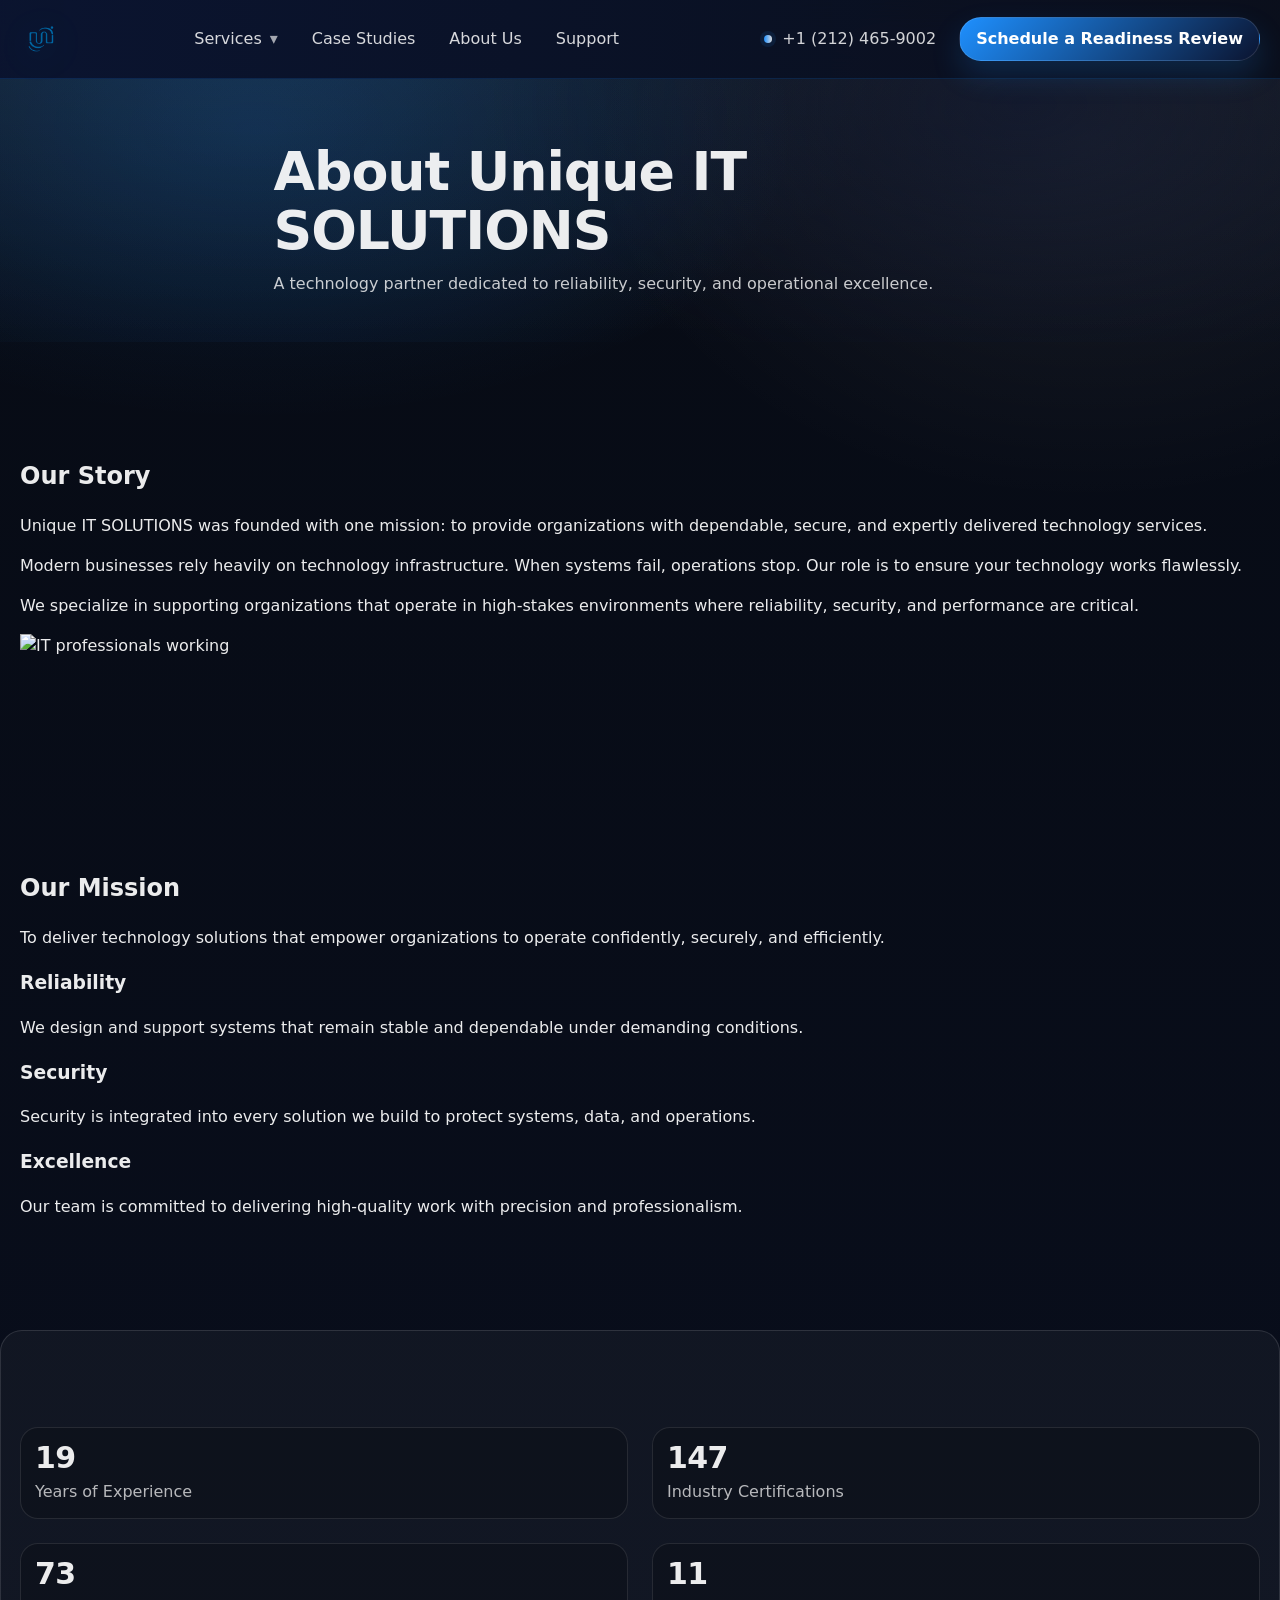
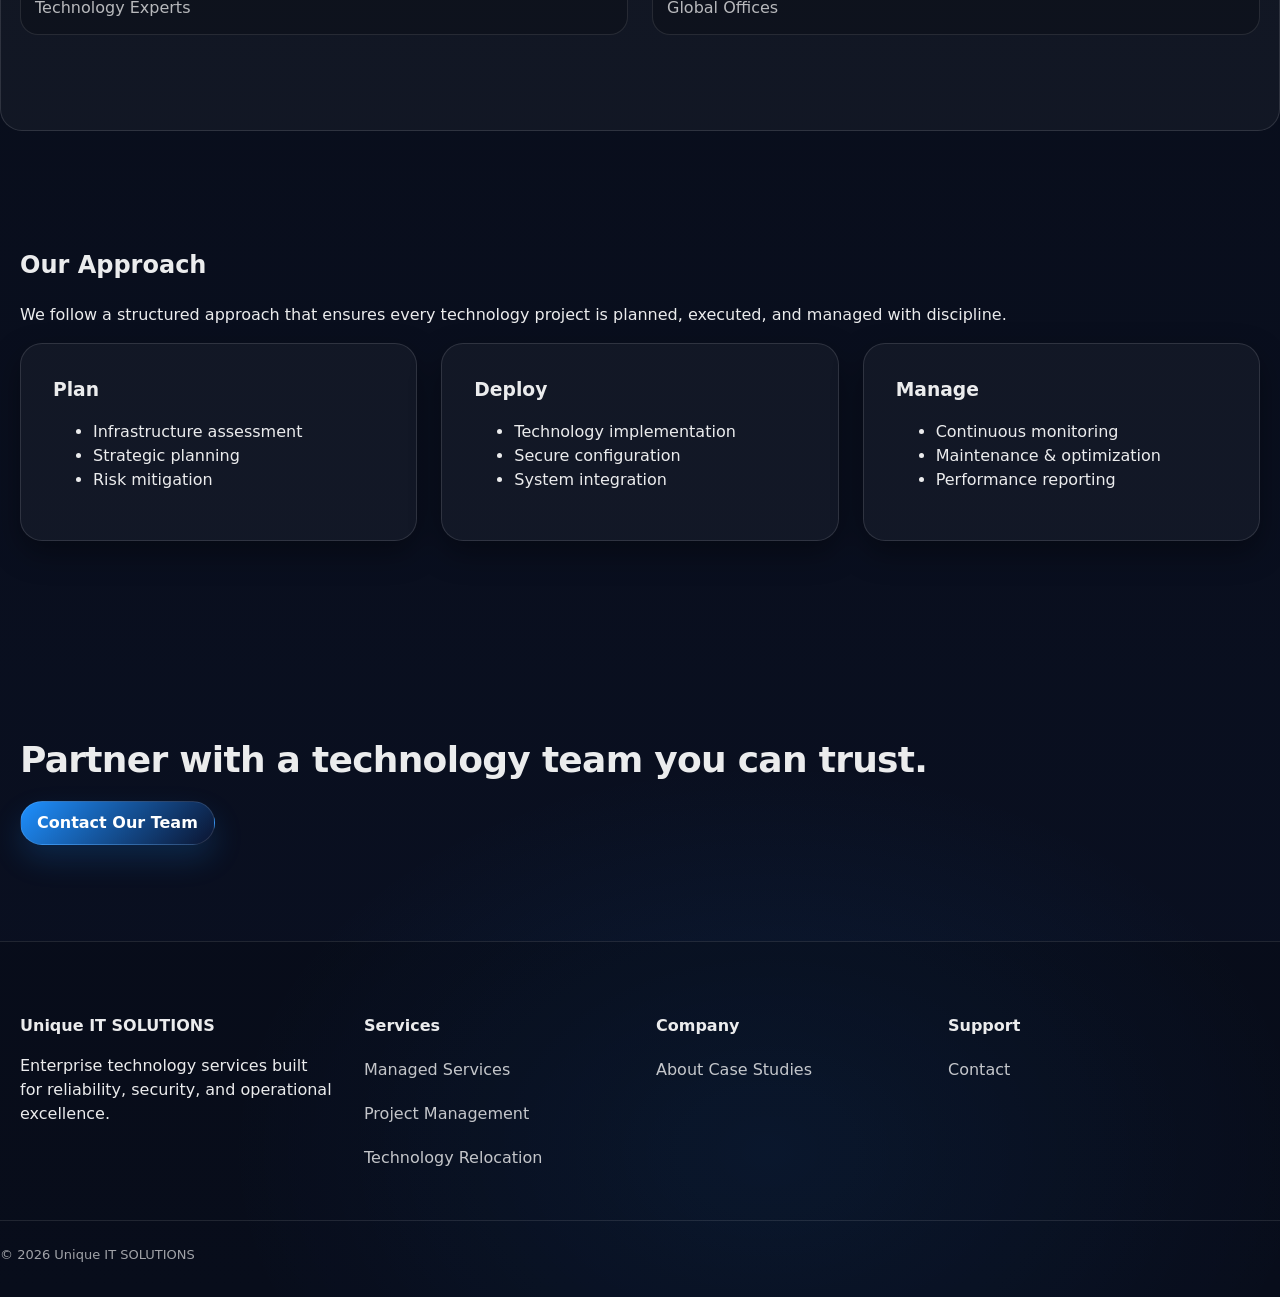
==== about.html @ 087e87cc "Add files via upload" ====
<!DOCTYPE html>
<html lang="en">

<head>

<meta charset="UTF-8">
<meta name="viewport" content="width=device-width, initial-scale=1.0">

<title>About Us | Unique IT SOLUTIONS</title>

<link rel="stylesheet" href="css/styles.css">

</head>


<body>


<!-- ================= HEADER ================= -->

 <header class="header">
    <div class="header__bar">
      <div class="container header__inner">
        <!-- Left: logo -->
        <a class="header__brand" href="index.html" aria-label="Unique IT SOLUTIONS Home">
          <img class="header__logo" src="assets/logo.png" alt="Unique IT SOLUTIONS" />
        </a>

        <!-- Center nav -->
        <nav class="nav" aria-label="Primary">
          <ul class="nav__list">
            <li class="dropdown" aria-expanded="false">
              <a class="nav__link dropdown__trigger" href="services.html" aria-haspopup="true">
                Services <span class="dropdown__chev" aria-hidden="true">▾</span>
              </a>

              <div class="dropdown__menu" role="menu" aria-label="Services menu">
                <a class="dropdown__item" href="services.html#managed">
                  <strong>Managed Services</strong><span>MSP / MSSP coverage</span>
                </a>
                <a class="dropdown__item" href="services.html#project">
                  <strong>Project Management</strong><span>Disciplined delivery</span>
                </a>
                <a class="dropdown__item" href="services.html#transport">
                  <strong>Infrastructure Transport</strong><span>Secure logistics</span>
                </a>
                <a class="dropdown__item" href="services.html#relocation">
                  <strong>Technology Relocation</strong><span>Moves + cutovers</span>
                </a>
                <a class="dropdown__item" href="services.html#tech">
                  <strong>Technology Services</strong><span>Endpoint + network</span>
                </a>
              </div>
            </li>

            <li><a class="nav__link" href="case-studies.html">Case Studies</a></li>
            <li><a class="nav__link" href="about.html">About Us</a></li>
            <li><a class="nav__link" href="support.html">Support</a></li>
          </ul>
        </nav>

        <!-- Right: phone + CTA + mobile toggle -->
        <div class="header__right">
          <a class="header__phone" href="tel:+12124659002">
            <span class="header__phone-dot" aria-hidden="true"></span>
            +1 (212) 465-9002
          </a>

          <a class="btn btn--primary header__cta" href="#cta">Schedule a Readiness Review</a>

          <button class="hamburger" type="button" aria-label="Open menu">
            <span class="hamburger__bars" aria-hidden="true"><span></span><span></span><span></span></span>
          </button>
        </div>
      </div>
    </div>
  </header>

  <!-- Mobile Menu Panel -->
  <div class="mobile" aria-hidden="true">
    <div class="mobile__backdrop" aria-hidden="true"></div>

    <div class="mobile__panel" role="dialog" aria-label="Mobile menu" aria-modal="true">
      <div class="mobile__head">
        <strong>Menu</strong>
        <button class="mobile__close" type="button" aria-label="Close menu">✕</button>
      </div>

      <div class="mobile__body">
        <!-- Services accordion inside menu -->
        <div class="mobile__services" aria-expanded="false">
          <button class="mobile__servicesBtn" type="button">
            Services <span aria-hidden="true">▾</span>
          </button>

          <ul class="mobile__servicesList" aria-label="Services links">
            <li><a class="mobile__servicesItem" href="services.html#managed"><strong>Managed Services</strong><span>MSP / MSSP coverage</span></a></li>
            <li><a class="mobile__servicesItem" href="services.html#project"><strong>Project Management</strong><span>Disciplined delivery</span></a></li>
            <li><a class="mobile__servicesItem" href="services.html#transport"><strong>Infrastructure Transport</strong><span>Secure logistics</span></a></li>
            <li><a class="mobile__servicesItem" href="services.html#relocation"><strong>Technology Relocation</strong><span>Moves + cutovers</span></a></li>
            <li><a class="mobile__servicesItem" href="services.html#tech"><strong>Technology Services</strong><span>Endpoint + network</span></a></li>
          </ul>
        </div>

        <ul class="mobile__list" aria-label="Menu links">
          <li><a class="mobile__link" href="case-studies.html"><strong>Case Studies</strong><span class="mobile__meta">Proof + outcomes</span></a></li>
          <li><a class="mobile__link" href="about.html"><strong>About Us</strong><span class="mobile__meta">Mission + approach</span></a></li>
          <li><a class="mobile__link" href="support.html"><strong>Support</strong><span class="mobile__meta">Get help fast</span></a></li>
        </ul>

        <div class="mobile__ctaRow">
          <a class="btn btn--secondary" href="tel:+12124659002">Call: +1 (212) 465-9002</a>
          <a class="btn btn--primary" href="#cta">Schedule a Readiness Review</a>
        </div>
      </div>
    </div>
  </div>


<!-- ================= HERO ================= -->

<section class="page-hero">

<div class="container">

<h1>About Unique IT SOLUTIONS</h1>

<p>
A technology partner dedicated to reliability, security,
and operational excellence.
</p>

</div>

</section>



<!-- ================= COMPANY STORY ================= -->

<section class="section">

<div class="container about-grid">

<div>

<h2>Our Story</h2>

<p>
Unique IT SOLUTIONS was founded with one mission:
to provide organizations with dependable, secure,
and expertly delivered technology services.
</p>

<p>
Modern businesses rely heavily on technology
infrastructure. When systems fail, operations stop.
Our role is to ensure your technology works flawlessly.
</p>

<p>
We specialize in supporting organizations that operate
in high-stakes environments where reliability,
security, and performance are critical.
</p>

</div>

<div>

<img src="assets/about-team.jpg" alt="IT professionals working">

</div>

</div>

</section>



<!-- ================= MISSION ================= -->

<section class="section mission">

<div class="container">

<h2>Our Mission</h2>

<p>
To deliver technology solutions that empower organizations
to operate confidently, securely, and efficiently.
</p>

<div class="mission-grid">

<div>

<h3>Reliability</h3>

<p>
We design and support systems that remain stable and
dependable under demanding conditions.
</p>

</div>


<div>

<h3>Security</h3>

<p>
Security is integrated into every solution we build
to protect systems, data, and operations.
</p>

</div>


<div>

<h3>Excellence</h3>

<p>
Our team is committed to delivering high-quality work
with precision and professionalism.
</p>

</div>


</div>

</div>

</section>



<!-- ================= EXPERIENCE ================= -->

<section class="section metrics">

<div class="container metrics-grid">

<div class="metric">

<h3 data-count="20">0</h3>

<p>Years of Experience</p>

</div>


<div class="metric">

<h3 data-count="150">0</h3>

<p>Industry Certifications</p>

</div>


<div class="metric">

<h3 data-count="75">0</h3>

<p>Technology Experts</p>

</div>


<div class="metric">

<h3 data-count="12">0</h3>

<p>Global Offices</p>

</div>

</div>

</section>



<!-- ================= APPROACH ================= -->

<section class="section">

<div class="container">

<h2>Our Approach</h2>

<p>
We follow a structured approach that ensures every
technology project is planned, executed, and managed
with discipline.
</p>

<div class="approach-grid">

<div class="approach-card">

<h3>Plan</h3>

<ul>

<li>Infrastructure assessment</li>
<li>Strategic planning</li>
<li>Risk mitigation</li>

</ul>

</div>


<div class="approach-card">

<h3>Deploy</h3>

<ul>

<li>Technology implementation</li>
<li>Secure configuration</li>
<li>System integration</li>

</ul>

</div>


<div class="approach-card">

<h3>Manage</h3>

<ul>

<li>Continuous monitoring</li>
<li>Maintenance & optimization</li>
<li>Performance reporting</li>

</ul>

</div>


</div>

</div>

</section>



<!-- ================= CTA ================= -->

<section class="cta section">

<div class="container">

<h2>Partner with a technology team you can trust.</h2>

<a href="support.html" class="btn btn-primary">
Contact Our Team
</a>

</div>

</section>



<!-- ================= FOOTER ================= -->

<footer class="footer">

<div class="container footer-grid">

<div>

<h4>Unique IT SOLUTIONS</h4>

<p>
Enterprise technology services built for reliability,
security, and operational excellence.
</p>

</div>


<div>

<h4>Services</h4>

<a href="services.html">Managed Services</a>
<a href="services.html">Project Management</a>
<a href="services.html">Technology Relocation</a>

</div>


<div>

<h4>Company</h4>

<a href="about.html">About</a>
<a href="case-studies.html">Case Studies</a>

</div>


<div>

<h4>Support</h4>

<a href="support.html">Contact</a>

</div>


</div>

<div class="footer-bottom">

© 2026 Unique IT SOLUTIONS

</div>

</footer>


<script src="js/main.js"></script>

</body>
</html>
---- css/styles.css ----
/* /css/styles.css
   =========================================================
   Unique IT SOLUTIONS — FULL COMPLETE CSS (Global)
   Works across ALL pages you created:
   - index.html (full homepage with dropdown + mobile menu + sections)
   - services.html
   - case-studies.html
   - about.html
   - support.html
   - Includes: responsive breakpoints, animations, counters, accordions,
     dropdown, mobile panel, cards, grids, forms, footer.
   ========================================================= */

/* -----------------------------
   1) Variables
------------------------------ */
:root{
  /* Brand */
  --brand-navy: #0B1430;
  --brand-blue: #1E90FF;

  /* Neutrals */
  --bg: #070b14;
  --bg2:#0a1022;
  --surface: rgba(255,255,255,.06);
  --surface2: rgba(255,255,255,.10);
  --border: rgba(255,255,255,.14);
  --text: rgba(255,255,255,.92);
  --text2: rgba(255,255,255,.74);
  --muted: rgba(255,255,255,.62);

  /* Layout */
  --container: 1240px;
  --header-h: 72px;
  --anchor-offset: 96px;

  /* Radius */
  --r1: 12px;
  --r2: 16px;
  --r3: 22px;
  --pill: 999px;

  /* Shadow */
  --shadow1: 0 12px 30px rgba(0,0,0,.35);
  --shadow2: 0 18px 52px rgba(0,0,0,.50);

  /* Spacing */
  --s1: 4px;
  --s2: 8px;
  --s3: 12px;
  --s4: 16px;
  --s5: 20px;
  --s6: 24px;
  --s7: 32px;
  --s8: 40px;
  --s9: 56px;
  --s10: 72px;
  --s11: 96px;

  /* Type */
  --ff: ui-sans-serif, system-ui, -apple-system, Segoe UI, Roboto, Helvetica, Arial, "Apple Color Emoji","Segoe UI Emoji";
  --mono: ui-monospace, SFMono-Regular, Menlo, Monaco, Consolas, "Liberation Mono","Courier New", monospace;

  /* Motion */
  --ease: cubic-bezier(.2,.9,.2,1);
  --dur: 180ms;
}

/* -----------------------------
   2) Base / Reset
------------------------------ */
*,
*::before,
*::after{ box-sizing:border-box; }

html{ scroll-behavior:smooth; }

body{
  margin:0;
  font-family: var(--ff);
  color: var(--text);
  background:
    radial-gradient(1100px 700px at 20% 0%, rgba(30,144,255,.16), transparent 60%),
    radial-gradient(900px 650px at 85% 5%, rgba(255,255,255,.07), transparent 55%),
    radial-gradient(900px 650px at 60% 95%, rgba(30,144,255,.10), transparent 60%),
    linear-gradient(180deg, var(--bg) 0%, var(--bg2) 100%);
  min-height:100vh;
  line-height:1.5;
}

img, svg{ display:block; max-width:100%; height:auto; }
a{ color:inherit; text-decoration:none; }
button{ font:inherit; }
input, select, textarea{ font:inherit; }

:focus-visible{
  outline: 2px solid rgba(30,144,255,.9);
  outline-offset: 3px;
  border-radius: 12px;
}

::selection{ background: rgba(30,144,255,.28); }

/* Sticky header anchor safety */
[id]{ scroll-margin-top: var(--anchor-offset); }

/* -----------------------------
   3) Layout Utilities
------------------------------ */
.container{
  width: min(100% - 32px, var(--container));
  margin-inline:auto;
}

.section{
  padding: var(--s10) 0;
  position: relative;
}

.section--tight{ padding: var(--s9) 0; }

.section--light{
  background: linear-gradient(180deg, rgba(255,255,255,.04), rgba(255,255,255,.02));
  border-top: 1px solid rgba(255,255,255,.06);
  border-bottom: 1px solid rgba(255,255,255,.06);
}

.stack{ display:flex; flex-direction:column; gap: var(--s6); }
.stack--sm{ gap: var(--s4); }
.stack--lg{ gap: var(--s8); }

.grid{ display:grid; gap: var(--s6); }
.grid--2{ grid-template-columns: 1fr; }
.grid--3{ grid-template-columns: 1fr; }
.grid--4{ grid-template-columns: 1fr; }

/* Typography helpers */
.kicker{
  display:inline-flex;
  align-items:center;
  gap: 10px;
  font-family: var(--mono);
  font-size: 12px;
  letter-spacing: .12em;
  text-transform: uppercase;
  color: rgba(255,255,255,.74);
  margin: 0;
}
.kicker::before{
  content:"";
  width: 18px;
  height: 2px;
  border-radius: 99px;
  background: linear-gradient(90deg, var(--brand-blue), rgba(255,255,255,.7));
  opacity: .95;
}

.eyebrow{
  font-family: var(--mono);
  font-size: 12px;
  letter-spacing: .14em;
  text-transform: uppercase;
  color: rgba(255,255,255,.70);
  margin: 0;
}

.h1{
  margin:0;
  font-size: clamp(30px, 4.6vw, 56px);
  line-height: 1.08;
  letter-spacing: -0.02em;
}
.h2{
  margin:0;
  font-size: clamp(24px, 3.2vw, 40px);
  line-height: 1.14;
  letter-spacing: -0.02em;
}
.h3{
  margin:0;
  font-size: clamp(18px, 2.2vw, 24px);
  line-height: 1.2;
  letter-spacing: -0.01em;
}

.p{ margin:0; color: var(--text2); font-size: 16px; }
.p--lg{ margin:0; font-size: 18px; color: rgba(255,255,255,.80); }

.list{
  margin:0;
  padding-left: 18px;
  color: rgba(255,255,255,.76);
}
.list li{ margin: 8px 0; }

/* -----------------------------
   4) Buttons / Links
------------------------------ */
.btn{
  display:inline-flex;
  align-items:center;
  justify-content:center;
  min-height:44px;
  padding: 0 16px;
  border-radius: var(--pill);
  border: 1px solid rgba(255,255,255,.18);
  background: rgba(255,255,255,.08);
  color: rgba(255,255,255,.92);
  cursor:pointer;
  transition: transform var(--dur) var(--ease),
              background var(--dur) var(--ease),
              border-color var(--dur) var(--ease),
              box-shadow var(--dur) var(--ease);
  user-select:none;
}

.btn:hover{
  transform: translateY(-1px);
  background: rgba(255,255,255,.12);
  border-color: rgba(255,255,255,.26);
  box-shadow: 0 10px 24px rgba(0,0,0,.28);
}
.btn:active{ transform: translateY(0); }

/* Support BOTH naming styles you used */
.btn-primary,
.btn--primary{
  background: linear-gradient(135deg, var(--brand-blue), var(--brand-navy));
  border-color: rgba(255,255,255,.12);
  color: #fff;
  font-weight: 800;
  box-shadow: 0 14px 30px rgba(30,144,255,.18);
}
.btn-outline,
.btn--secondary{
  background: rgba(255,255,255,.06);
  border-color: rgba(255,255,255,.18);
}

.link{
  display:inline-flex;
  align-items:center;
  gap: 8px;
  min-height:44px;
  padding: 10px 0;
  color: rgba(255,255,255,.86);
  transition: opacity var(--dur) var(--ease), transform var(--dur) var(--ease);
}
.link:hover{ opacity:.95; transform: translateY(-1px); }
.link__arrow{ opacity:.85; }

/* -----------------------------
   5) Cards
------------------------------ */
.card{
  background: linear-gradient(180deg, rgba(255,255,255,.08), rgba(255,255,255,.05));
  border: 1px solid var(--border);
  border-radius: var(--r3);
  box-shadow: var(--shadow1);
  overflow:hidden;
}
.card__inner{ padding: var(--s7); }

/* -----------------------------
   6) Header / Nav / Dropdown
------------------------------ */
.header{
  position: sticky;
  top: 0;
  z-index: 1000;
  height: var(--header-h);
}

/* Header bar */
.header__bar{
  background: linear-gradient(90deg, rgba(11,20,48,.96), rgba(10,15,28,.92));
  backdrop-filter: blur(14px);
  border-bottom: 1px solid rgba(30,144,255,.16);
  transition: box-shadow var(--dur) var(--ease);
}
.header__bar.is-scrolled{
  box-shadow: 0 12px 28px rgba(0,0,0,.38);
}

/* Header inner */
.header__inner{
  height: var(--header-h);
  display:flex;
  align-items:center;
  justify-content:space-between;
  gap: var(--s4);
}

.header__brand,
.logo{
  display:flex;
  align-items:center;
  min-height:90px;
}

.header__logo,
.logo img{
  height: 40px;
  width: auto;
  filter: drop-shadow(0 6px 18px rgba(30,144,255,.22));
}

/* Desktop nav */
.nav{ display:none; }
.nav__list{
  list-style:none;
  margin:0;
  padding:0;
  display:flex;
  align-items:center;
  gap: 14px;
}

.nav__link,
.nav a{
  display:inline-flex;
  align-items:center;
  justify-content:center;
  min-height:44px;
  padding: 0 10px;
  border-radius: var(--pill);
  color: rgba(255,255,255,.84);
  transition: background var(--dur) var(--ease), color var(--dur) var(--ease);
}
.nav__link:hover,
.nav a:hover{
  background: rgba(255,255,255,.08);
  color: rgba(30,144,255,.98);
}
.nav__link[aria-current="page"],
.nav a[aria-current="page"]{
  background: rgba(255,255,255,.10);
  border: 1px solid rgba(255,255,255,.14);
}

/* Right side */
.header__right{
  display:flex;
  align-items:center;
  gap: var(--s3);
}
.header__phone{
  display:none;
  align-items:center;
  gap: 10px;
  padding: 0 10px;
  min-height:44px;
  border-radius: var(--pill);
  border: 1px solid transparent;
  color: rgba(255,255,255,.82);
}
.header__phone:hover{
  border-color: rgba(255,255,255,.16);
  background: rgba(255,255,255,.06);
}
.header__phone-dot{
  width: 8px; height: 8px;
  border-radius: 99px;
  background: linear-gradient(90deg, var(--brand-blue), rgba(255,255,255,.85));
  box-shadow: 0 0 0 4px rgba(30,144,255,.10);
}
.header__cta{ display:none; }

/* Hamburger (mobile) */
.hamburger{
  display:inline-flex;
  align-items:center;
  justify-content:center;
  width:44px;
  height:44px;
  border-radius: var(--pill);
  border: 1px solid rgba(255,255,255,.16);
  background: rgba(255,255,255,.06);
  cursor:pointer;
  transition: background var(--dur) var(--ease), transform var(--dur) var(--ease);
}
.hamburger:hover{
  background: rgba(255,255,255,.10);
  transform: translateY(-1px);
}
.hamburger__bars{
  width: 18px;
  height: 12px;
  position: relative;
}
.hamburger__bars span{
  position:absolute;
  left:0; right:0;
  height:2px;
  border-radius:99px;
  background: rgba(255,255,255,.86);
}
.hamburger__bars span:nth-child(1){ top:0; }
.hamburger__bars span:nth-child(2){ top:5px; opacity:.85; }
.hamburger__bars span:nth-child(3){ bottom:0; opacity:.75; }

/* Dropdown */
/* =========================================================
   SERVICES DROPDOWN (clean version – replaces old block)
   ========================================================= */

.dropdown{ position:relative; }

.dropdown__trigger{ gap:8px; }
.dropdown__chev{ opacity:.75; }

/* dropdown container */
.dropdown__menu{
  position:absolute;
  top: calc(100% + 12px);
  left: 0;

  width: 300px;
  padding: 10px;
  border-radius: 18px;

  background: rgba(10,14,24,.88);
  backdrop-filter: blur(18px);
  -webkit-backdrop-filter: blur(18px);

  border: 1px solid rgba(255,255,255,.14);
  box-shadow: 0 24px 70px rgba(0,0,0,.6);

  transform-origin: top left;
  transform: translateY(-6px) scale(.98);
  opacity:0;
  pointer-events:none;

  transition:
    opacity 160ms var(--ease),
    transform 160ms var(--ease);

  z-index:1200;
}

/* show dropdown */
.dropdown[aria-expanded="true"] .dropdown__menu{
  opacity:1;
  transform: translateY(0) scale(1);
  pointer-events:auto;
}

/* dropdown items */
.dropdown__item{
  display:flex;
  flex-direction:column;
  gap:4px;

  padding:12px 12px;
  border-radius:14px;
  min-height:44px;

  border:1px solid transparent;

  transition:
    background 160ms var(--ease),
    border-color 160ms var(--ease),
    transform 160ms var(--ease);
}

.dropdown__item:hover{
  background: rgba(255,255,255,.07);
  border-color: rgba(255,255,255,.10);
  transform: translateY(-1px);
}

.dropdown__item strong{
  font-size:15px;
  font-weight:800;
  letter-spacing:-0.01em;
}

.dropdown__item span{
  font-size:13px;
  color: rgba(255,255,255,.70);
}

/* subtle separators */
.dropdown__menu a + a{
  position:relative;
}

.dropdown__menu a + a::before{
  content:"";
  position:absolute;
  left:12px;
  right:12px;
  top:-6px;
  height:1px;
  background: rgba(255,255,255,.06);
}

/* highlight services button when open */
.dropdown[aria-expanded="true"] .dropdown__trigger{
  background: rgba(255,255,255,.10);
  border: 1px solid rgba(255,255,255,.16);
  color: rgba(30,144,255,.95);
}

/* -----------------------------
   7) Mobile Menu Panel
------------------------------ */
.mobile{
  position: fixed;
  inset: 0;
  z-index: 1100;
  display:none;
}
.mobile[aria-hidden="false"]{ display:block; }

.mobile__backdrop{
  position:absolute;
  inset:0;
  background: rgba(0,0,0,.55);
  backdrop-filter: blur(6px);
}

.mobile__panel{
  position:absolute;
  top:0; left:0; right:0;
  max-height: 92vh;
  overflow:auto;
  background: rgba(10,15,28,.95);
  border-bottom: 1px solid rgba(255,255,255,.12);
  box-shadow: var(--shadow2);
  border-radius: 0 0 22px 22px;
  transform: translateY(-10px);
  animation: mobileDrop var(--dur) var(--ease) forwards;
}
@keyframes mobileDrop{ to{ transform: translateY(0); } }

.mobile__head{
  display:flex;
  align-items:center;
  justify-content:space-between;
  padding: 18px 16px 10px;
}
.mobile__close{
  width:44px; height:44px;
  border-radius: var(--pill);
  border: 1px solid rgba(255,255,255,.16);
  background: rgba(255,255,255,.06);
  cursor:pointer;
}
.mobile__body{ padding: 10px 16px 18px; }

.mobile__services{
  margin-top: 10px;
  border-radius: 16px;
  border: 1px solid rgba(255,255,255,.12);
  background: rgba(255,255,255,.04);
}
.mobile__servicesBtn{
  width:100%;
  min-height:44px;
  padding: 12px 14px;
  border:0;
  border-radius: 16px;
  background: transparent;
  color: rgba(255,255,255,.88);
  display:flex;
  align-items:center;
  justify-content:space-between;
  cursor:pointer;
}
.mobile__servicesList{
  list-style:none;
  margin:0;
  padding: 0 10px 10px;
  display:none;
  gap: 8px;
  flex-direction: column;
}
.mobile__services[aria-expanded="true"] .mobile__servicesList{ display:flex; }

.mobile__servicesItem{
  display:flex;
  flex-direction:column;
  gap: 2px;
  padding: 10px 12px;
  border-radius: 14px;
  background: rgba(255,255,255,.05);
  border: 1px solid rgba(255,255,255,.10);
}
.mobile__servicesItem span{ font-size: 13px; color: rgba(255,255,255,.70); }

.mobile__list{
  list-style:none;
  margin: 12px 0 0;
  padding:0;
  display:flex;
  flex-direction:column;
  gap: 6px;
}
.mobile__link{
  display:flex;
  align-items:center;
  justify-content:space-between;
  min-height:44px;
  padding: 12px 14px;
  border-radius: 14px;
  border: 1px solid rgba(255,255,255,.12);
  background: rgba(255,255,255,.05);
}
.mobile__meta{ font-size: 13px; color: rgba(255,255,255,.70); }

.mobile__ctaRow{
  display:flex;
  flex-direction:column;
  gap: 10px;
  margin-top: 14px;
}

/* -----------------------------
   8) Hero (Home)
------------------------------ */
.hero{
  padding-top: calc(var(--s10) - 8px);
  padding-bottom: var(--s10);
  position: relative;
  overflow:hidden;
}
.hero__bg{
  position:absolute;
  inset:-1px;
  pointer-events:none;
  background:
    radial-gradient(900px 600px at 18% 30%, rgba(30,144,255,.16), transparent 55%),
    radial-gradient(700px 520px at 85% 20%, rgba(255,255,255,.08), transparent 55%),
    linear-gradient(180deg, rgba(255,255,255,.04), rgba(255,255,255,0));
}
.hero__bg::before{
  content:"";
  position:absolute;
  inset:-2px;
  background: repeating-linear-gradient(90deg, rgba(255,255,255,.05) 0 1px, transparent 1px 44px);
  opacity:.30;
  mask-image: radial-gradient(600px 360px at 20% 10%, #000 0%, transparent 72%);
}

.hero__grid{
  display:grid;
  grid-template-columns: 1fr;
  gap: var(--s8);
  align-items:center;
}
.hero__lead{ max-width: 60ch; }

.hero__actions{
  display:flex;
  flex-wrap:wrap;
  gap: 12px;
  margin-top: var(--s6);
}

.hero__panel{
  border-radius: var(--r3);
  border: 1px solid rgba(255,255,255,.12);
  background: rgba(255,255,255,.05);
  box-shadow: var(--shadow2);
  overflow:hidden;
}
.hero__panelInner{
  padding: var(--s7);
  display:flex;
  flex-direction:column;
  gap: var(--s5);
}

.hero__img{
  width: 100%;
  height: auto;
  border-radius: 18px;
  border: 1px solid rgba(255,255,255,.12);
  box-shadow: 0 18px 50px rgba(0,0,0,.45);
}

/* Mini stats */
.hero__statRow{
  display:grid;
  grid-template-columns: 1fr 1fr;
  gap: 10px;
}
.miniStat{
  padding: 12px;
  border-radius: 16px;
  border: 1px solid rgba(255,255,255,.12);
  background: rgba(0,0,0,.20);
}
.miniStat__num{ font-weight: 900; letter-spacing: -0.01em; }
.miniStat__label{ font-size: 12px; color: rgba(255,255,255,.70); margin-top: 2px; }

/* -----------------------------
   9) Page Hero (internal pages)
------------------------------ */
.page-hero{
  position: relative;
  overflow:hidden;
  padding: 64px 0 46px;
}
.page-hero::before{
  content:"";
  position:absolute;
  inset:0;
  pointer-events:none;
  background:
    radial-gradient(900px 500px at 20% 20%, rgba(30,144,255,.14), transparent 60%),
    radial-gradient(900px 500px at 80% 10%, rgba(11,20,48,.55), transparent 60%),
    linear-gradient(180deg, rgba(255,255,255,.04), rgba(255,255,255,0));
}
.page-hero .container{ position:relative; max-width: 72ch; }
.page-hero h1{ margin:0; font-size: clamp(30px, 4.2vw, 54px); letter-spacing: -0.02em; line-height: 1.1; }
.page-hero p{ margin-top: 12px; margin-bottom:0; color: rgba(255,255,255,.78); }

/* -----------------------------
   10) Banner / Featured / Proof / Partners
------------------------------ */
.banner{
  border-radius: var(--r3);
  border: 1px solid rgba(255,255,255,.12);
  background:
    radial-gradient(520px 240px at 20% 40%, rgba(30,144,255,.14), transparent 55%),
    radial-gradient(520px 240px at 80% 30%, rgba(255,255,255,.10), transparent 55%),
    rgba(255,255,255,.05);
  box-shadow: var(--shadow1);
}
.banner__inner{ padding: var(--s7); display:flex; flex-direction:column; gap: var(--s5); }
.banner__actions{ display:flex; flex-wrap:wrap; gap: 12px; }

.featured{
  display:grid;
  grid-template-columns: 1fr;
  gap: var(--s7);
  align-items:center;
}
.featured__media{
  height: 220px;
  border-radius: var(--r3);
  border: 1px solid rgba(255,255,255,.12);
  background:
    radial-gradient(180px 140px at 25% 30%, rgba(255,255,255,.18), transparent 60%),
    linear-gradient(135deg, rgba(30,144,255,.22), rgba(11,20,48,.25)),
    rgba(255,255,255,.05);
  box-shadow: var(--shadow1);
}

.partners{
  border-radius: var(--r3);
  border: 1px solid rgba(255,255,255,.12);
  background: rgba(255,255,255,.03);
}
.partners__inner{ padding: var(--s7); }

.logoRow{
  display:grid;
  grid-template-columns: 1fr 1fr;
  gap: 14px;
}
.logo{
  height: 54px;
  border-radius: 16px;
  border: 1px solid rgba(255,255,255,.10);
  background: linear-gradient(135deg, rgba(255,255,255,.10), rgba(255,255,255,.04));
  display:flex;
  align-items:center;
  justify-content:center;
}
.logo img{ max-height: 26px; width:auto; opacity: .85; }

.proof{
  border-radius: var(--r3);
  border: 1px solid rgba(255,255,255,.12);
  background: rgba(255,255,255,.04);
  overflow:hidden;
}
.proof__inner{
  padding: var(--s7);
  display:grid;
  grid-template-columns: 1fr;
  gap: var(--s7);
  align-items:center;
}
.dashboard{
  height: 260px;
  border-radius: 18px;
  border: 1px solid rgba(255,255,255,.12);
  background:
    linear-gradient(135deg, rgba(30,144,255,.24), rgba(11,20,48,.24)),
    repeating-linear-gradient(0deg, rgba(255,255,255,.08) 0 1px, transparent 1px 16px),
    repeating-linear-gradient(90deg, rgba(255,255,255,.06) 0 1px, transparent 1px 18px);
}

/* -----------------------------
   11) Services Grid + Services Page
------------------------------ */
.services__head{
  display:flex;
  flex-direction:column;
  gap: 12px;
  margin-bottom: var(--s7);
}

/* Home services cards (BEM) */
.serviceCard__inner{
  padding: var(--s7);
  display:flex;
  flex-direction:column;
  gap: 14px;
}
.serviceCard__inner img{ width:42px; height:42px; }

/* Services page structure (the page you used earlier) */
.services-page{
  display:grid;
  gap: 16px;
}
.services-page__item{
  display:grid;
  gap: 16px;
  align-items:center;
  padding: var(--s7);
  border-radius: var(--r3);
  border: 1px solid rgba(255,255,255,.12);
  background: rgba(255,255,255,.04);
  box-shadow: var(--shadow1);
}
.services-page__text h2{ margin:0 0 10px; letter-spacing:-.02em; }
.services-page__text p{ margin:0 0 10px; color: rgba(255,255,255,.78); }
.services-page__text ul{ margin: 12px 0 0; padding-left: 18px; color: rgba(255,255,255,.76); }
.services-page__image img{
  width: 100%;
  height: auto;
  border-radius: 18px;
  border: 1px solid rgba(255,255,255,.12);
  box-shadow: 0 18px 50px rgba(0,0,0,.30);
}

/* -----------------------------
   12) Metrics
------------------------------ */
.metrics{
  border-radius: var(--r3);
  border: 1px solid rgba(255,255,255,.12);
  background: rgba(255,255,255,.04);
}
.metrics__inner{ padding: var(--s7); }

.metrics-grid{
  display:grid;
  grid-template-columns: 1fr 1fr;
  gap: var(--s6);
  align-items:stretch;
}

/* Support both metrics styles:
   A) .metric__num/.metric__label
   B) .metric h3 + p
*/
.metricGrid{
  display:grid;
  grid-template-columns: 1fr 1fr;
  gap: var(--s6);
}

.metric{
  padding: 14px;
  border-radius: 18px;
  border: 1px solid rgba(255,255,255,.10);
  background: rgba(0,0,0,.18);
}

.metric__num{
  font-size: 30px;
  font-weight: 900;
  letter-spacing: -0.02em;
  line-height: 1.05;
}
.metric__label{
  margin-top: 6px;
  color: rgba(255,255,255,.70);
  font-size: 14px;
}

/* Metrics on about/support pages that used .metric h3 */
.metric h3{
  margin:0;
  font-size: 30px;
  font-weight: 900;
  letter-spacing:-.02em;
  line-height: 1.05;
}
.metric p{ margin: 6px 0 0; color: rgba(255,255,255,.70); }

/* -----------------------------
   13) Approach
------------------------------ */
.approach__grid{
  display:grid;
  grid-template-columns: 1fr;
  gap: var(--s6);
}
.approachCard__inner{ padding: var(--s7); display:flex; flex-direction:column; gap: 12px; }
.approachCard__title{ display:flex; align-items:center; justify-content:space-between; gap: 12px; }
.approachCard__tag{
  font-family: var(--mono);
  font-size: 12px;
  letter-spacing: .12em;
  text-transform: uppercase;
  color: rgba(255,255,255,.70);
  padding: 8px 10px;
  border-radius: var(--pill);
  border: 1px solid rgba(255,255,255,.14);
  background: rgba(0,0,0,.20);
}

/* Support older about.html approach cards too */
.approach-grid{
  display:grid;
  grid-template-columns: 1fr;
  gap: var(--s6);
}
.approach-card{
  padding: var(--s7);
  border-radius: var(--r3);
  border: 1px solid rgba(255,255,255,.12);
  background: rgba(255,255,255,.04);
  box-shadow: var(--shadow1);
}
.approach-card h3{ margin:0 0 10px; }

/* -----------------------------
   14) Case Studies
------------------------------ */
.case-grid{
  display:grid;
  grid-template-columns: 1fr;
  gap: var(--s6);
}

.case-card{
  border-radius: var(--r3);
  border: 1px solid rgba(255,255,255,.12);
  background: rgba(255,255,255,.04);
  box-shadow: var(--shadow1);
  overflow:hidden;
  transition: transform var(--dur) var(--ease), border-color var(--dur) var(--ease);
}
.case-card:hover{
  transform: translateY(-3px);
  border-color: rgba(30,144,255,.22);
}

.case-card img{
  width: 100%;
  height: auto;
  display:block;
}

.case-card__content{
  padding: var(--s7);
  display:flex;
  flex-direction:column;
  gap: 12px;
}
.case-card__content h3{ margin:0; letter-spacing:-.01em; }
.case-card__content p{ margin:0; color: rgba(255,255,255,.78); }
.case-card__content ul{ margin: 0; padding-left: 18px; color: rgba(255,255,255,.76); }
.case-detail{ padding-top: var(--s9); }

/* -----------------------------
   15) FAQ Accordion (Both types)
------------------------------ */
/* Accessible accordion */
.faq{
  border-radius: var(--r3);
  border: 1px solid rgba(255,255,255,.12);
  background: rgba(255,255,255,.03);
}
.faq__inner{ padding: var(--s7); }

.accordion{
  margin-top: var(--s6);
  display:flex;
  flex-direction:column;
  gap: 10px;
}
.accordion__item{
  border-radius: 18px;
  border: 1px solid rgba(255,255,255,.12);
  background: rgba(0,0,0,.20);
  overflow:hidden;
}
.accordion__button{
  width:100%;
  text-align:left;
  background: transparent;
  border:0;
  color: rgba(255,255,255,.92);
  padding: 16px 16px;
  min-height:44px;
  display:flex;
  align-items:center;
  justify-content:space-between;
  gap: 14px;
  cursor:pointer;
}
.accordion__q{ font-weight: 800; letter-spacing:-.01em; }
.accordion__icon{
  opacity: .85;
  transition: transform var(--dur) var(--ease);
}
.accordion__item[aria-expanded="true"] .accordion__icon{ transform: rotate(180deg); }

.accordion__panel{
  max-height: 0;
  overflow:hidden;
  transition: max-height 260ms var(--ease);
}
.accordion__panelInner{
  padding: 0 16px 16px;
  color: rgba(255,255,255,.72);
}

/* Simple FAQ items (support.html older format) */
.faq-item{
  padding: var(--s6);
  border-radius: var(--r2);
  border: 1px solid rgba(255,255,255,.10);
  background: rgba(0,0,0,.18);
  margin-top: 12px;
}
.faq-item h3{ margin:0 0 10px; }
.faq-item p{ margin:0; color: rgba(255,255,255,.76); }

/* -----------------------------
   16) Support Page Form + Grid
------------------------------ */
.support-grid{
  display:grid;
  grid-template-columns: 1fr;
  gap: var(--s7);
  align-items:start;
}

.support-info{
  padding: var(--s7);
  border-radius: var(--r3);
  border: 1px solid rgba(255,255,255,.12);
  background: rgba(255,255,255,.04);
  box-shadow: var(--shadow1);
}
.support-info ul{
  margin: 12px 0 0;
  padding-left: 18px;
  color: rgba(255,255,255,.78);
}

.support-form{
  padding: var(--s7);
  border-radius: var(--r3);
  border: 1px solid rgba(255,255,255,.12);
  background: rgba(255,255,255,.04);
  box-shadow: var(--shadow1);
}

/* Support the newer “field/input--block” too */
.field{ display:flex; flex-direction:column; gap: 8px; margin-bottom: 12px; }
.field__label{ font-size: 13px; color: rgba(255,255,255,.72); }

.form-group{ display:flex; flex-direction:column; gap: 8px; margin-bottom: 12px; }
.form-group label{ font-size: 13px; color: rgba(255,255,255,.72); }

.input,
.support-form input,
.support-form textarea,
.support-form select,
.form-group input,
.form-group textarea,
.form-group select{
  width: 100%;
  min-height:44px;
  padding: 0 14px;
  border-radius: 14px;
  border: 1px solid rgba(255,255,255,.14);
  background: rgba(255,255,255,.06);
  color: rgba(255,255,255,.92);
}

.support-form textarea,
.form-group textarea{
  padding: 12px 14px;
  min-height: 120px;
  resize: vertical;
}

/* -----------------------------
   17) Final CTA
------------------------------ */
.finalCta{
  border-radius: 26px;
  border: 1px solid rgba(255,255,255,.12);
  background:
    radial-gradient(520px 240px at 25% 30%, rgba(30,144,255,.22), transparent 60%),
    radial-gradient(520px 240px at 75% 30%, rgba(255,255,255,.10), transparent 60%),
    rgba(255,255,255,.04);
  box-shadow: var(--shadow2);
}
.finalCta__inner{
  padding: var(--s9);
  display:flex;
  flex-direction:column;
  gap: var(--s5);
  align-items:flex-start;
}

/* Generic CTA section (support/services used .cta) */
.cta{
  padding: var(--s10) 0;
}
.cta .container{
  display:flex;
  flex-direction:column;
  gap: 14px;
  align-items:flex-start;
}
.cta h2{ margin:0; font-size: clamp(22px, 3vw, 36px); letter-spacing:-.02em; }

/* -----------------------------
   18) Footer
------------------------------ */
.footer{
  padding: var(--s10) 0 var(--s7);
  border-top: 1px solid rgba(255,255,255,.10);
  background: rgba(0,0,0,.20);
}
.footer__grid,
.footer-grid{
  display:grid;
  grid-template-columns: 1fr;
  gap: var(--s7);
}
.footer__title{ font-weight: 900; margin: 0 0 10px; }
.footer__list{
  list-style:none;
  margin:0;
  padding:0;
  display:flex;
  flex-direction:column;
  gap: 10px;
}
.footer__list a{
  min-height:44px;
  display:inline-flex;
  align-items:center;
  color: rgba(255,255,255,.76);
}
.footer__list a:hover{ color: rgba(255,255,255,.92); }

.footer-grid h4{ margin:0 0 10px; font-weight: 900; }
.footer-grid a{
  display:inline-flex;
  align-items:center;
  min-height:44px;
  color: rgba(255,255,255,.76);
}
.footer-grid a:hover{ color: rgba(255,255,255,.92); }

.form{
  display:flex;
  gap: 10px;
  flex-wrap:wrap;
}
.footer__bottom,
.footer-bottom{
  margin-top: var(--s8);
  padding-top: var(--s6);
  border-top: 1px solid rgba(255,255,255,.10);
  color: rgba(255,255,255,.62);
  font-size: 13px;
}

/* -----------------------------
   19) Premium Reveal Animations
   (works with JS)
------------------------------ */
.reveal{
  opacity: 0;
  transform: translateY(14px);
  transition:
    opacity 520ms var(--ease),
    transform 520ms var(--ease);
  transition-delay: var(--reveal-delay, 0ms);
  will-change: opacity, transform;
}

.reveal--card{
  transform: translateY(16px) scale(.99);
}

.reveal--in{
  opacity: 1;
  transform: none;
}

/* -----------------------------
   20) Breakpoints
------------------------------ */
@media (min-width: 480px){
  .logoRow{ grid-template-columns: repeat(3, 1fr); }
  .metricGrid{ grid-template-columns: 1fr 1fr; }
  .metrics-grid{ grid-template-columns: 1fr 1fr; }
}

@media (min-width: 768px){
  :root{
    --header-h: 78px;
    --anchor-offset: 104px;
  }

  .grid--2{ grid-template-columns: repeat(2, 1fr); }
  .grid--3{ grid-template-columns: repeat(2, 1fr); }

  .nav{ display:flex; align-items:center; }
  .header__phone{ display:inline-flex; }
  .header__cta{ display:inline-flex; }

  .hero__grid{ grid-template-columns: 1.1fr 0.9fr; }
  .featured{ grid-template-columns: 1.15fr 0.85fr; }
  .approach__grid{ grid-template-columns: 1fr 1fr; }
  .approach-grid{ grid-template-columns: repeat(3, 1fr); }
  .logoRow{ grid-template-columns: repeat(4, 1fr); }
  .proof__inner{ grid-template-columns: 1fr 1fr; }

  .services-page__item{
    grid-template-columns: 1fr 1fr;
  }

  .support-grid{ grid-template-columns: 1fr 1fr; }

  .footer__grid,
  .footer-grid{
    grid-template-columns: 1.2fr 1fr 1fr 1.2fr;
  }
}

@media (min-width: 1024px){
  .hamburger{ display:none; }
  .grid--3{ grid-template-columns: repeat(3, 1fr); }
  .grid--4{ grid-template-columns: repeat(4, 1fr); }

  .metricGrid{ grid-template-columns: repeat(4, 1fr); }
  .logoRow{ grid-template-columns: repeat(6, 1fr); }
  .case-grid{ grid-template-columns: repeat(3, 1fr); }
}

@media (min-width: 1280px){
  .section{ padding: var(--s11) 0; }
  .finalCta__inner{ padding: calc(var(--s10) + 12px); }
}

/* -----------------------------
   21) Reduced Motion
------------------------------ */
@media (prefers-reduced-motion: reduce){
  html{ scroll-behavior: auto; }
  *{
    animation-duration: 0.001ms !important;
    animation-iteration-count: 1 !important;
    transition-duration: 0.001ms !important;
  }
}/* =========================================================
   PREMIUM CARD ANIMATIONS (paste at end)
   ========================================================= */

.card,
.serviceCard,
.case-card,
.services-page__item,
.metric,
.logo,
.approachCard,
.approach-card,
.support-info,
.support-form{
  transition:
    transform 220ms var(--ease),
    box-shadow 220ms var(--ease),
    border-color 220ms var(--ease),
    background 220ms var(--ease);
}

.card:hover,
.serviceCard:hover,
.case-card:hover,
.services-page__item:hover,
.metric:hover,
.logo:hover,
.approachCard:hover,
.approach-card:hover,
.support-info:hover,
.support-form:hover{
  transform: translateY(-4px);
  border-color: rgba(30,144,255,.22);
  box-shadow: 0 22px 60px rgba(0,0,0,.55);
}

/* subtle inner glow for premium look */
.card:hover::after,
.case-card:hover::after,
.services-page__item:hover::after{
  content:"";
  position:absolute;
  inset:0;
  border-radius: inherit;
  pointer-events:none;
  box-shadow: inset 0 0 0 1px rgba(30,144,255,.20);
}/* =========================================================
   HERO PREMIUM UPGRADE (paste at VERY END)
   - animated glow + subtle motion + premium depth
   ========================================================= */

/* Add floating glow layers */
.hero{
  position: relative;
  overflow: hidden;
}

.hero::before,
.hero::after{
  content:"";
  position:absolute;
  inset:-20%;
  pointer-events:none;
  opacity:.55;
  filter: blur(40px);
  transform: translate3d(0,0,0);
  animation: heroFloat 10s var(--ease) infinite alternate;
}

.hero::before{
  background: radial-gradient(circle at 25% 35%, rgba(30,144,255,.35), transparent 55%);
}

.hero::after{
  background: radial-gradient(circle at 75% 40%, rgba(255,255,255,.18), transparent 60%);
  animation-duration: 14s;
  opacity:.45;
}

/* Subtle animated gradient sweep on hero panel */
.hero__panel{
  position: relative;
}

.hero__panel::before{
  content:"";
  position:absolute;
  inset:0;
  pointer-events:none;
  border-radius: inherit;

  background: linear-gradient(
    120deg,
    transparent 0%,
    rgba(30,144,255,.14) 40%,
    rgba(255,255,255,.08) 55%,
    transparent 75%
  );

  opacity:.6;
  transform: translateX(-40%);
  animation: panelSweep 6.5s var(--ease) infinite;
}

/* Make hero image feel more premium */
.hero__img{
  transform: translateZ(0);
  transition: transform 220ms var(--ease), box-shadow 220ms var(--ease);
}
.hero__panel:hover .hero__img{
  transform: scale(1.01);
  box-shadow: 0 26px 80px rgba(0,0,0,.55);
}

@keyframes heroFloat{
  0%   { transform: translate(-2%, -1%) scale(1); }
  100% { transform: translate(2%, 1.5%) scale(1.04); }
}

@keyframes panelSweep{
  0%   { transform: translateX(-55%); opacity:.0; }
  18%  { opacity:.55; }
  55%  { opacity:.30; }
  100% { transform: translateX(55%); opacity:0; }
}

/* Respect reduced motion */
@media (prefers-reduced-motion: reduce){
  .hero::before,
  .hero::after,
  .hero__panel::before{
    animation: none !important;
  }
}
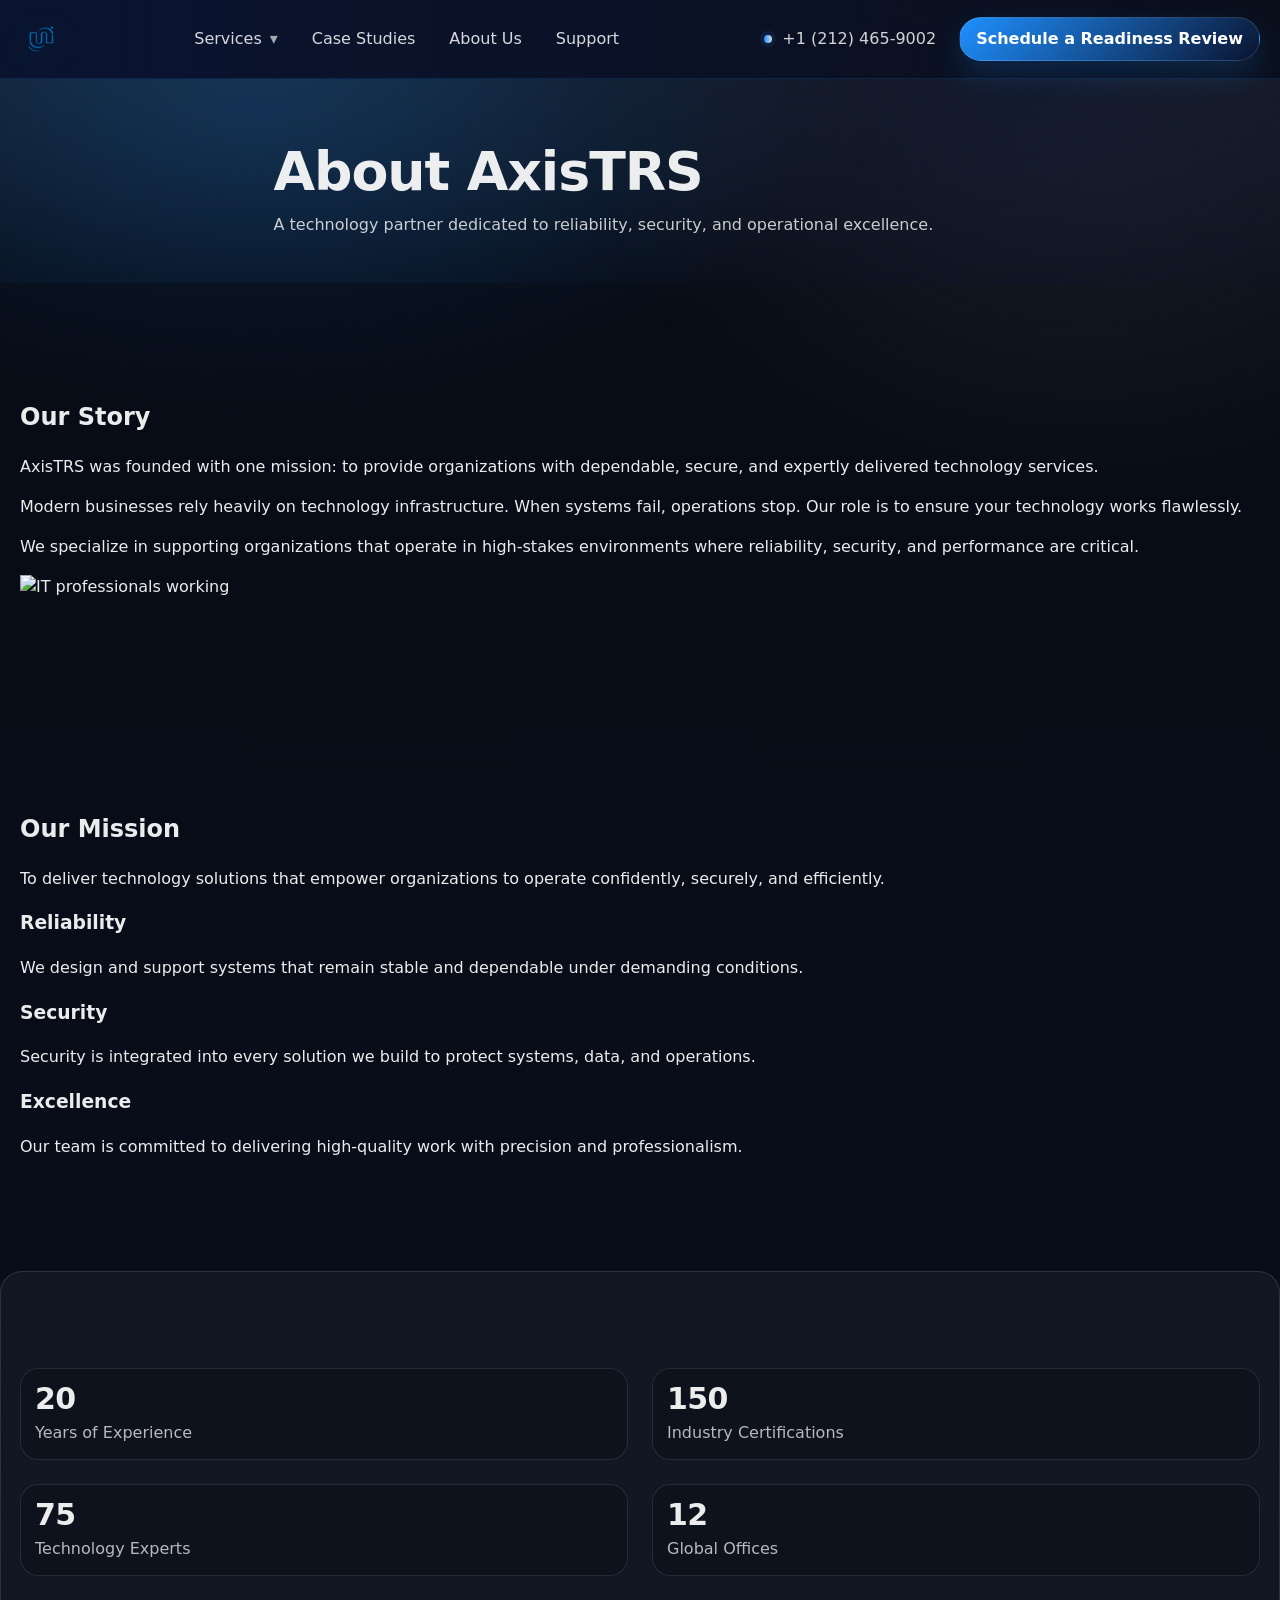
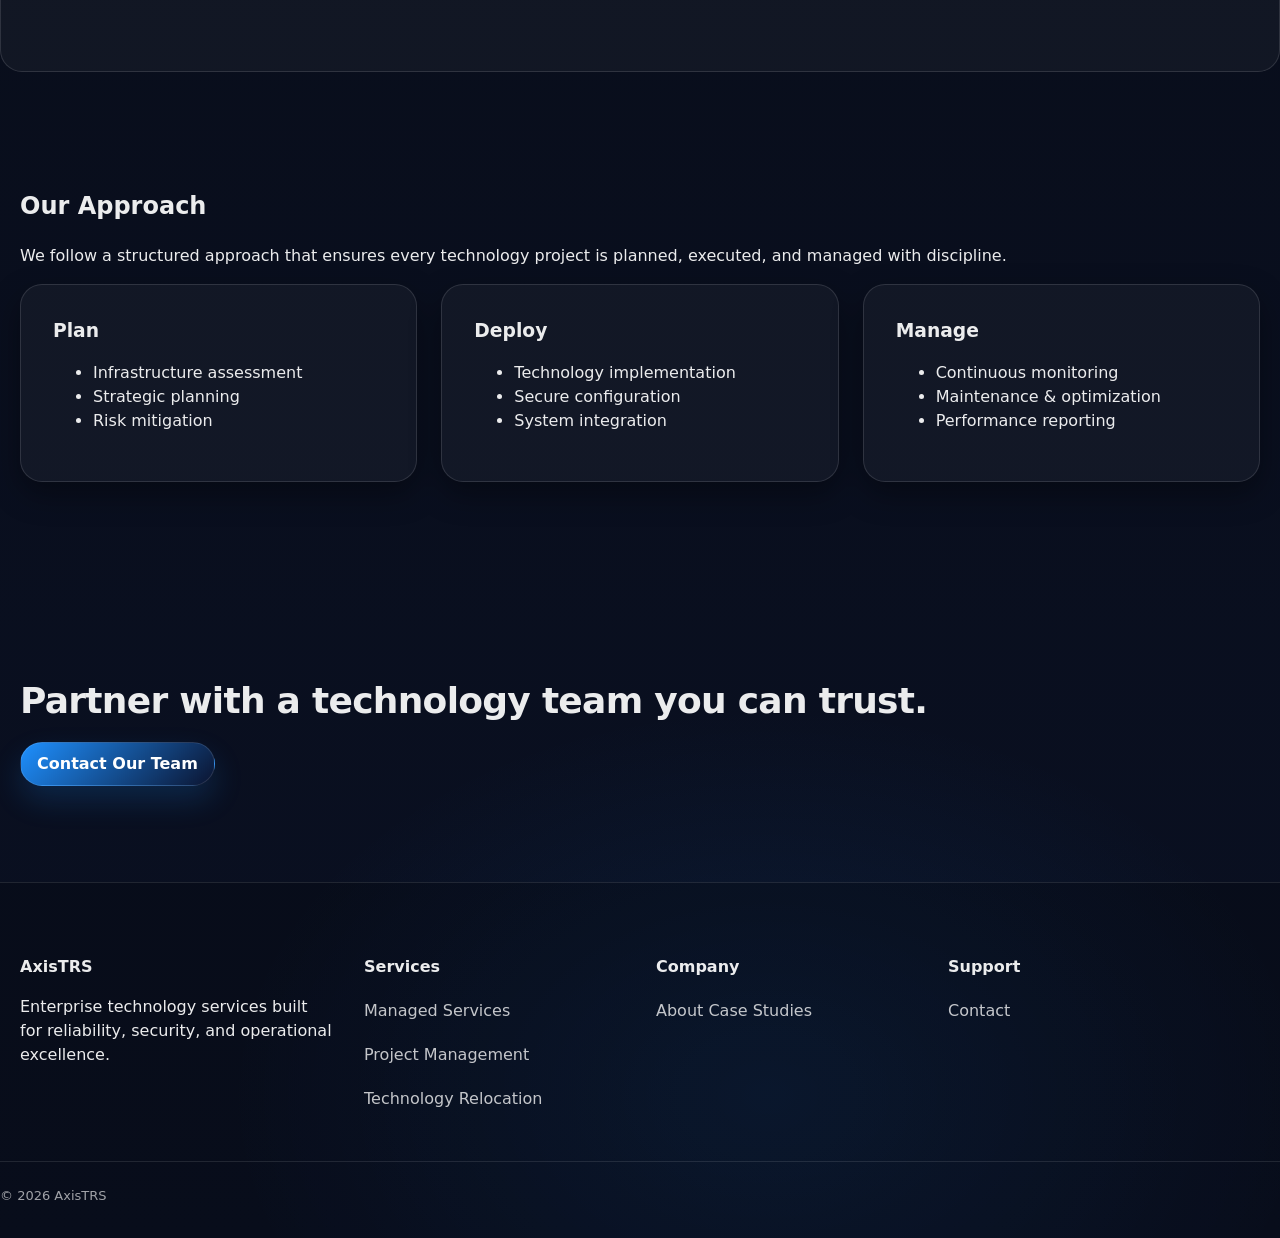
==== commit 11ecab2d: "Add files via upload" ====
--- a/about.html
+++ b/about.html
@@ -6,7 +6,7 @@
 <meta charset="UTF-8">
 <meta name="viewport" content="width=device-width, initial-scale=1.0">
 
-<title>About Us | Unique IT SOLUTIONS</title>
+<title>About Us | AxisTRS</title>
 
 <link rel="stylesheet" href="css/styles.css">
 
@@ -22,8 +22,8 @@
     <div class="header__bar">
       <div class="container header__inner">
         <!-- Left: logo -->
-        <a class="header__brand" href="index.html" aria-label="Unique IT SOLUTIONS Home">
-          <img class="header__logo" src="assets/logo.png" alt="Unique IT SOLUTIONS" />
+        <a class="header__brand" href="index.html" aria-label="AxisTRS Home">
+          <img class="header__logo" src="assets/logo.png" alt="AxisTRS" />
         </a>
 
         <!-- Center nav -->
@@ -123,7 +123,7 @@
 
 <div class="container">
 
-<h1>About Unique IT SOLUTIONS</h1>
+<h1>About AxisTRS</h1>
 
 <p>
 A technology partner dedicated to reliability, security,
@@ -147,7 +147,7 @@
 <h2>Our Story</h2>
 
 <p>
-Unique IT SOLUTIONS was founded with one mission:
+AxisTRS was founded with one mission:
 to provide organizations with dependable, secure,
 and expertly delivered technology services.
 </p>
@@ -379,7 +379,7 @@
 
 <div>
 
-<h4>Unique IT SOLUTIONS</h4>
+<h4>AxisTRS</h4>
 
 <p>
 Enterprise technology services built for reliability,
@@ -423,7 +423,7 @@
 
 <div class="footer-bottom">
 
-© 2026 Unique IT SOLUTIONS
+© 2026 AxisTRS
 
 </div>
 
--- a/css/styles.css
+++ b/css/styles.css
@@ -1,6 +1,6 @@
 /* /css/styles.css
    =========================================================
-   Unique IT SOLUTIONS — FULL COMPLETE CSS (Global)
+   AxisTRS — FULL COMPLETE CSS (Global)
    Works across ALL pages you created:
    - index.html (full homepage with dropdown + mobile menu + sections)
    - services.html
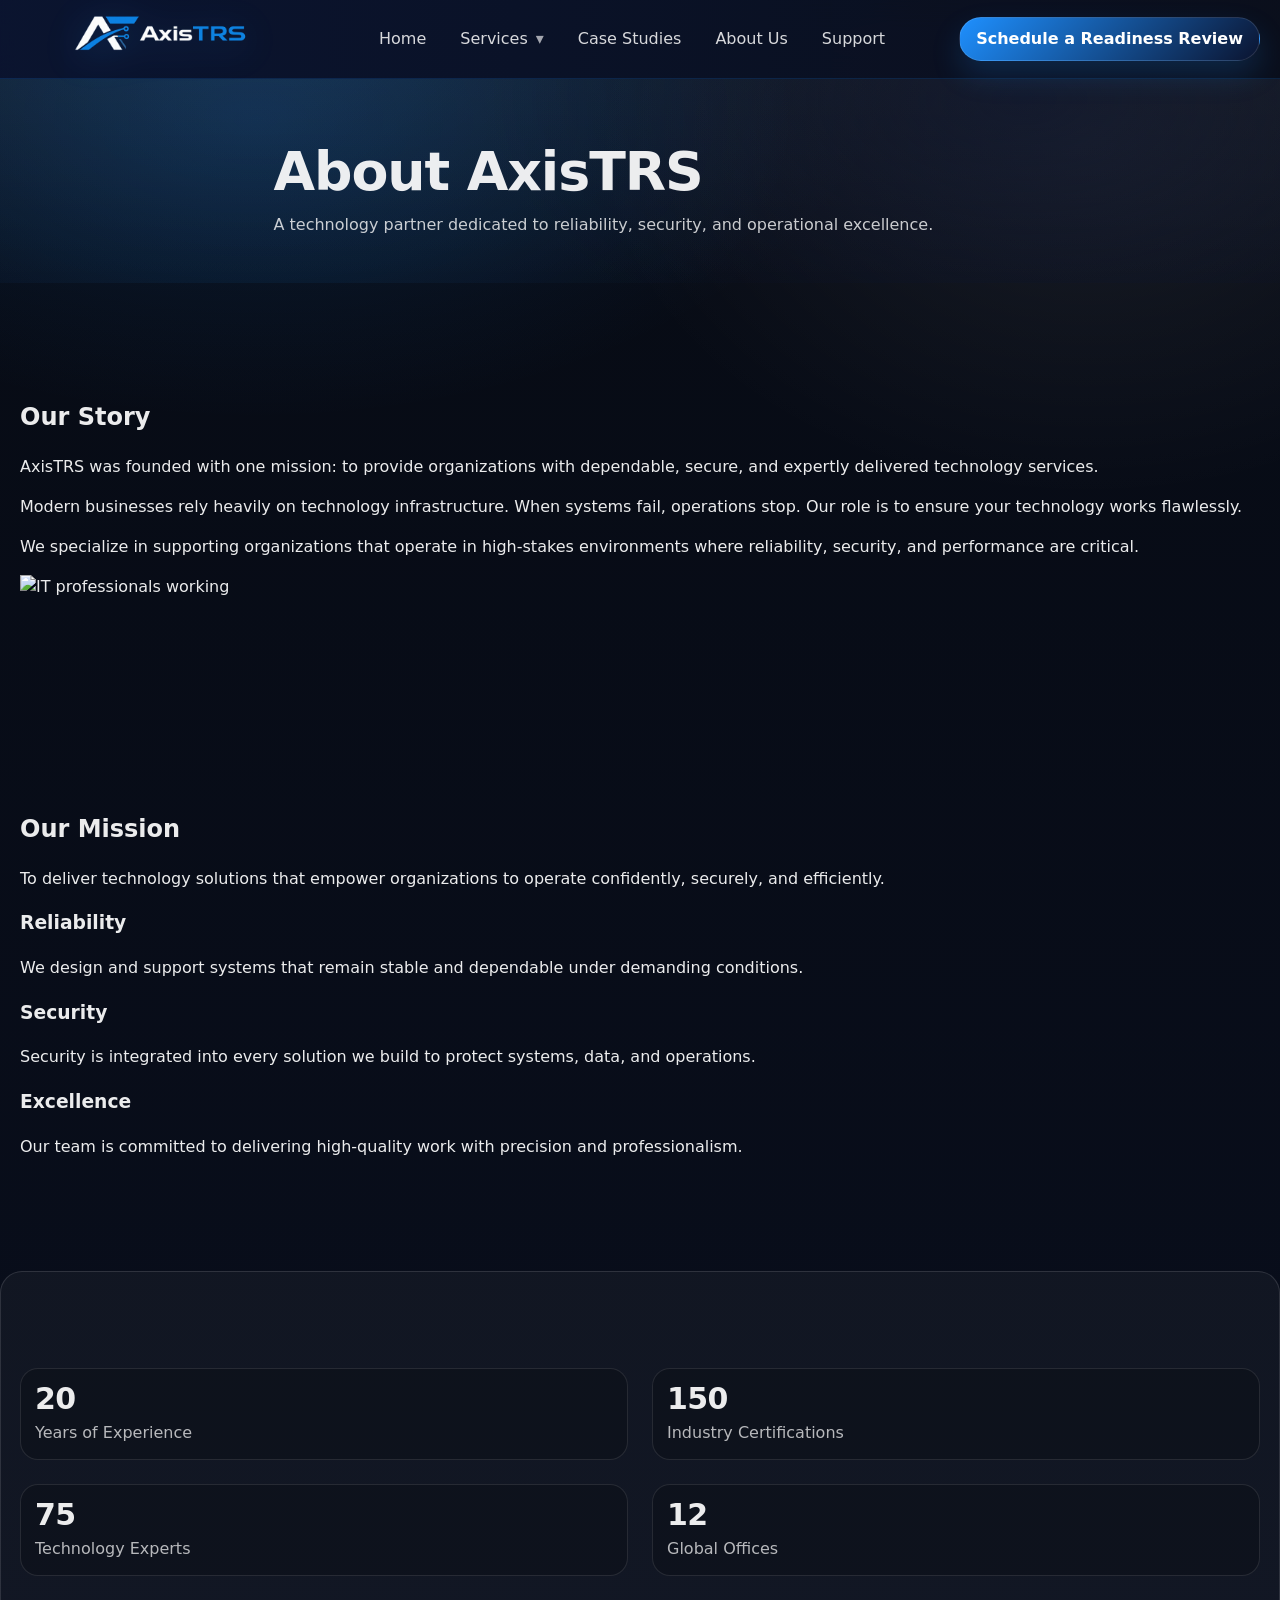
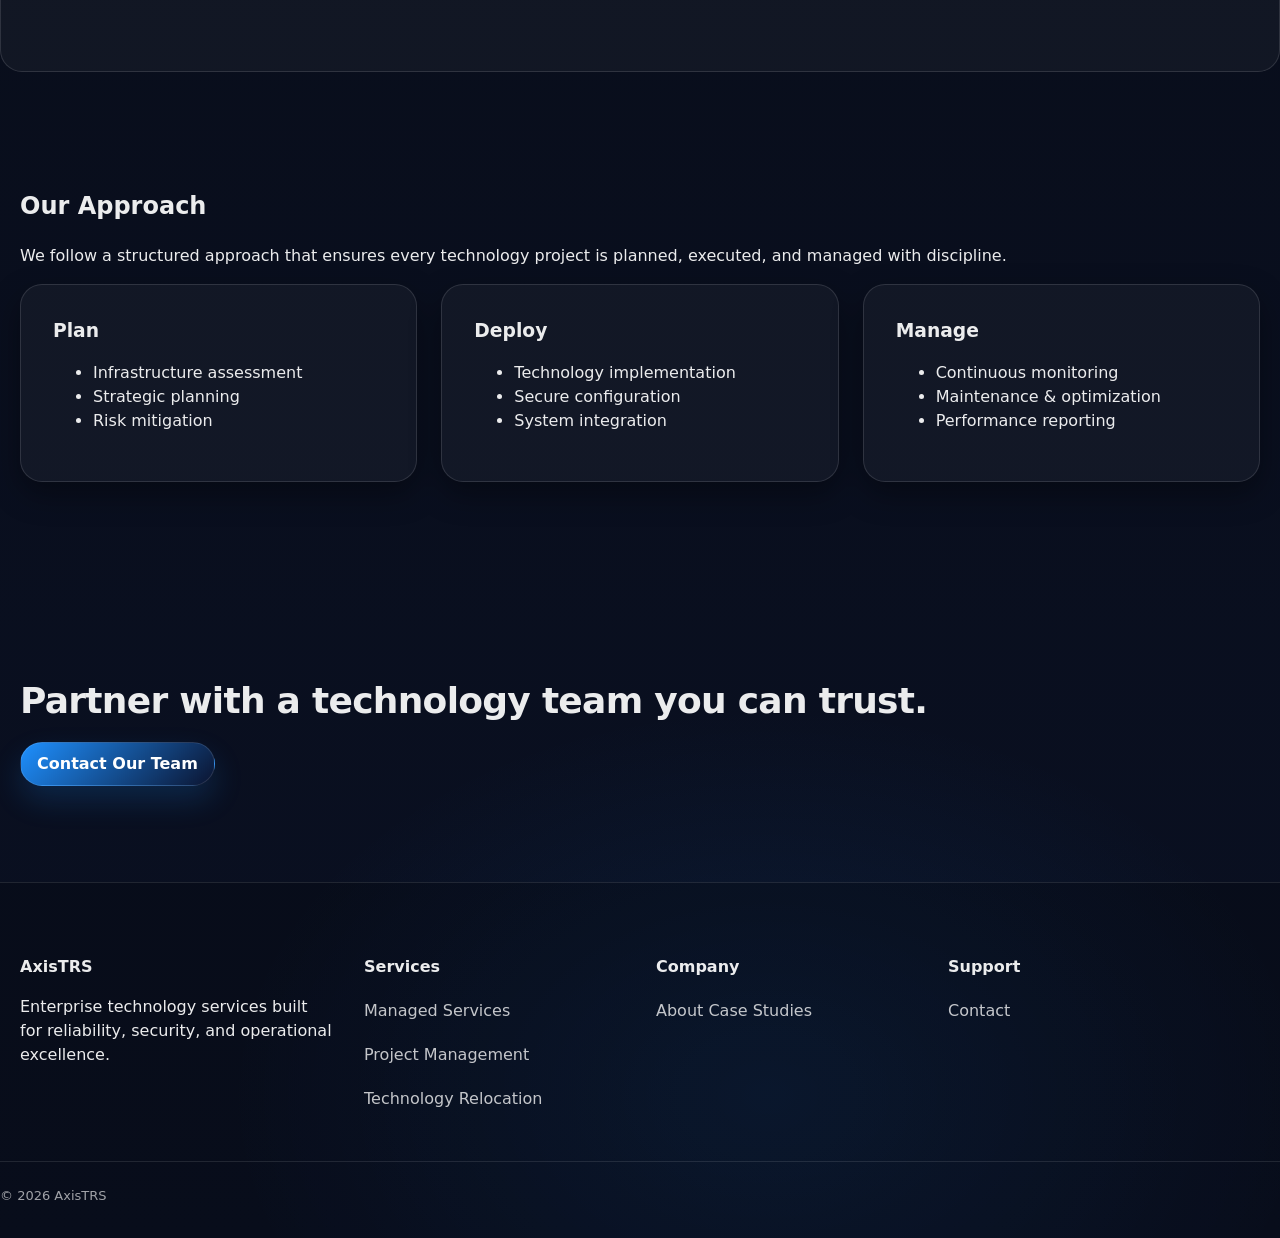
==== commit 9ea63bca: "Add files via upload" ====
--- a/about.html
+++ b/about.html
@@ -29,6 +29,8 @@
         <!-- Center nav -->
         <nav class="nav" aria-label="Primary">
           <ul class="nav__list">
+<li><a class="nav__link" href="index.html">Home</a></li>
+
             <li class="dropdown" aria-expanded="false">
               <a class="nav__link dropdown__trigger" href="services.html" aria-haspopup="true">
                 Services <span class="dropdown__chev" aria-hidden="true">▾</span>
@@ -59,12 +61,6 @@
           </ul>
         </nav>
 
-        <!-- Right: phone + CTA + mobile toggle -->
-        <div class="header__right">
-          <a class="header__phone" href="tel:+12124659002">
-            <span class="header__phone-dot" aria-hidden="true"></span>
-            +1 (212) 465-9002
-          </a>
 
           <a class="btn btn--primary header__cta" href="#cta">Schedule a Readiness Review</a>
 
--- a/css/styles.css
+++ b/css/styles.css
@@ -300,7 +300,7 @@
 
 .header__logo,
 .logo img{
-  height: 40px;
+  height: 190px;
   width: auto;
   filter: drop-shadow(0 6px 18px rgba(30,144,255,.22));
 }
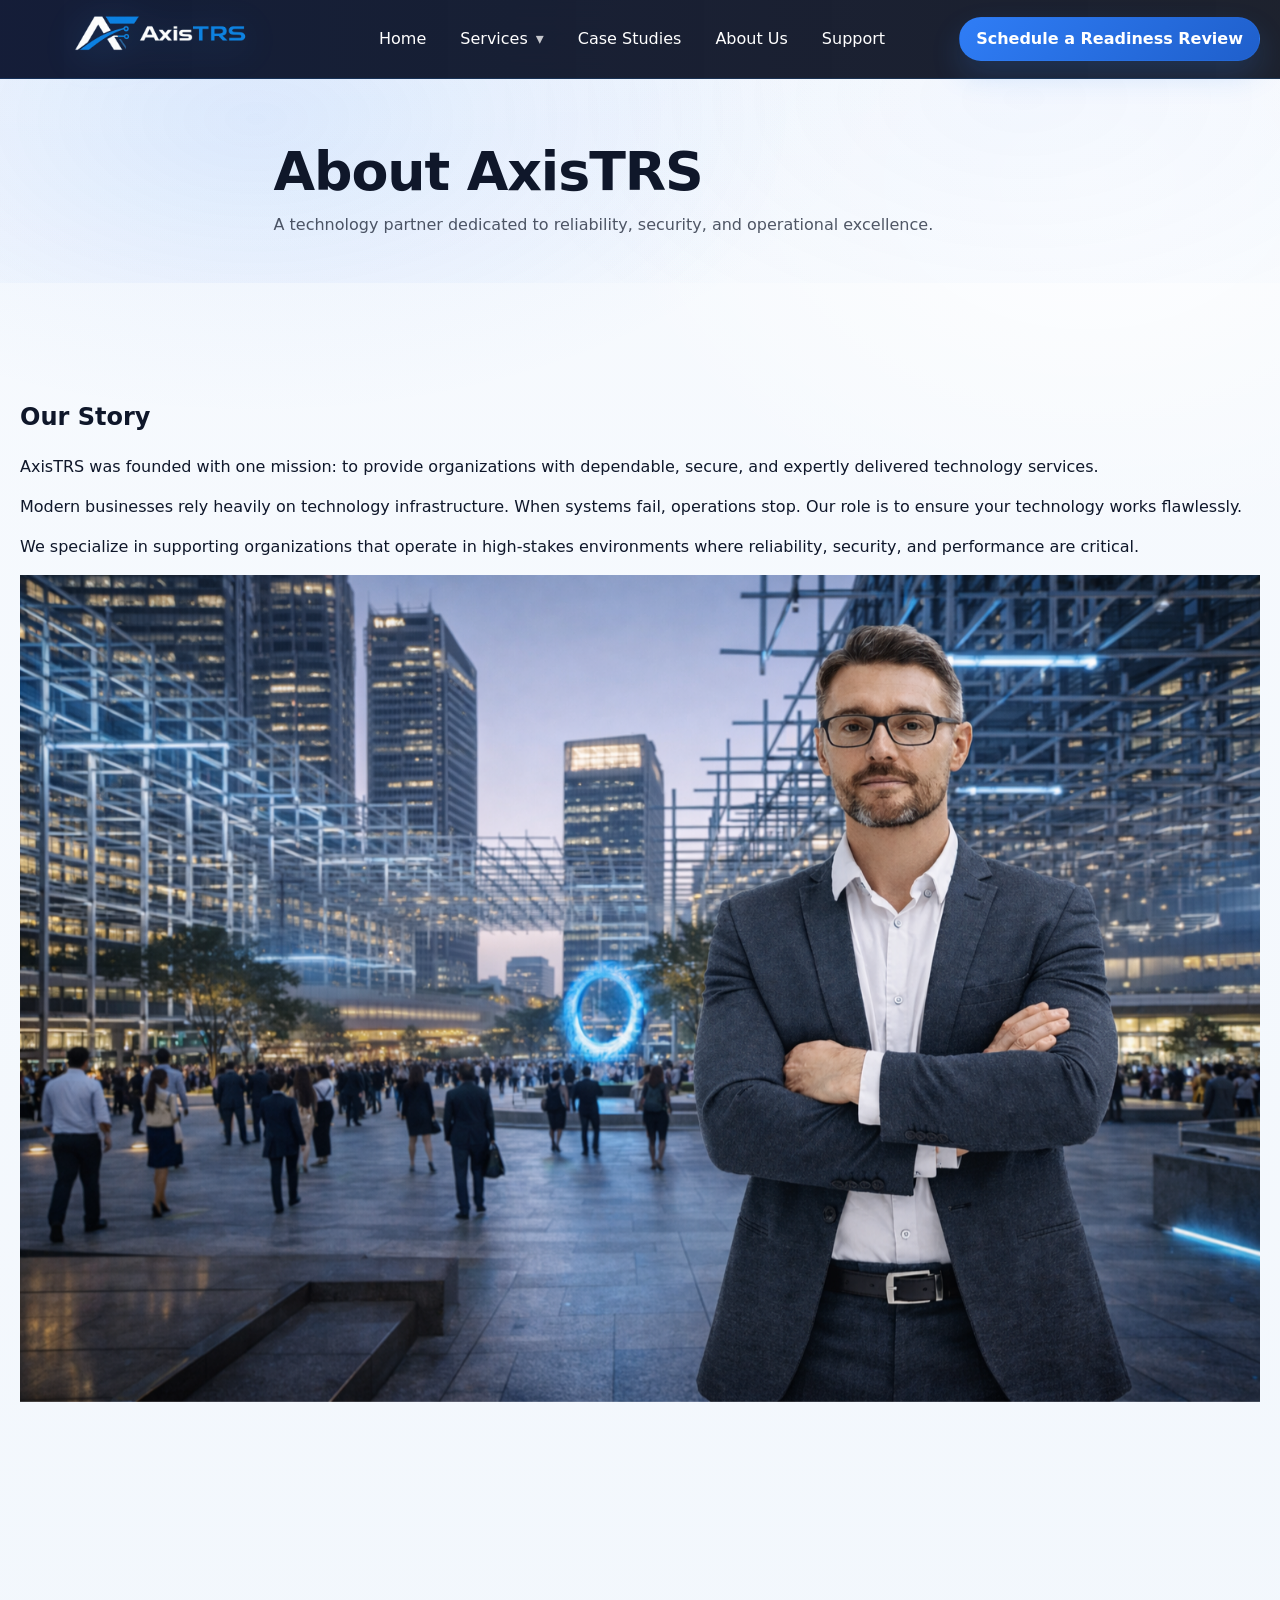
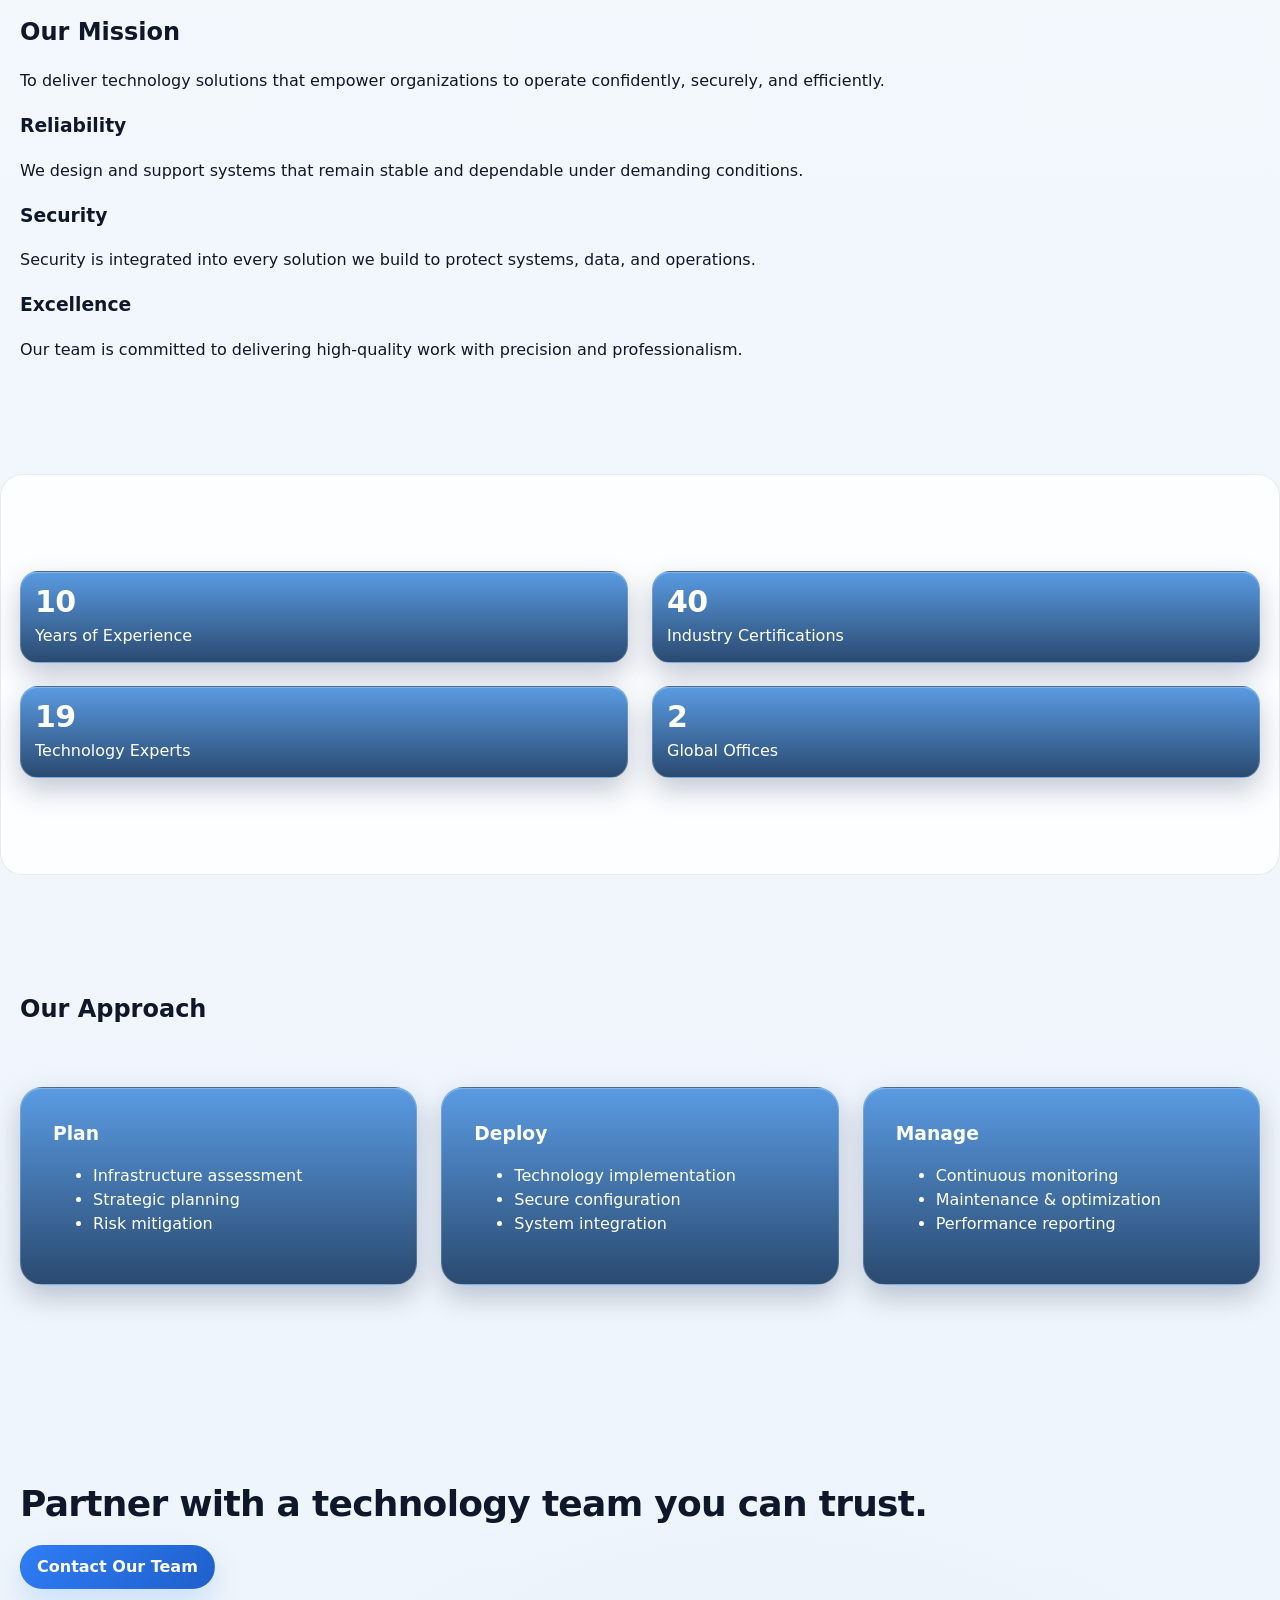
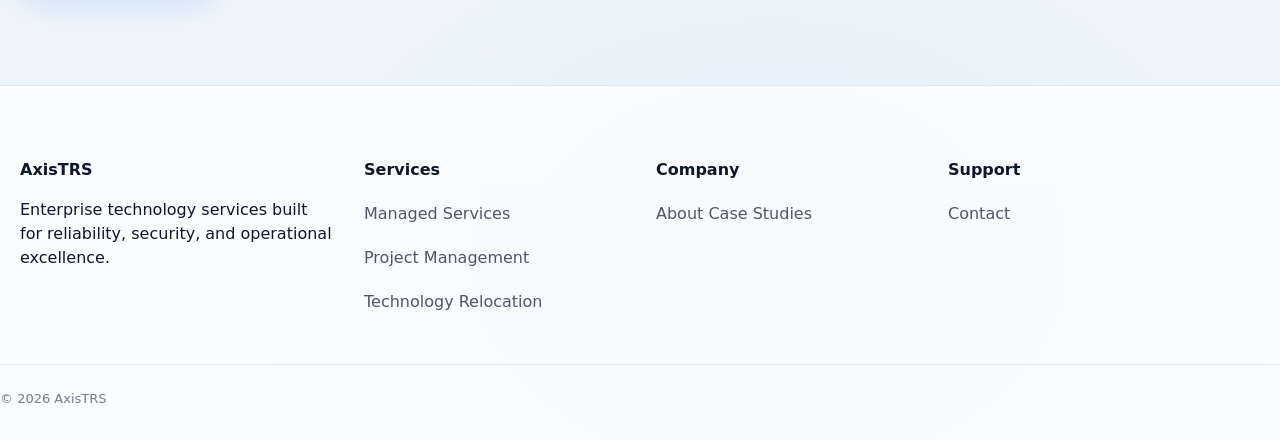
==== commit b53af0cb: "Fix HTML encoding issues in about.html" ====
--- a/about.html
+++ b/about.html
@@ -241,7 +241,7 @@
 
 <div class="metric">
 
-<h3 data-count="20">0</h3>
+<h3 data-count="10">0</h3>
 
 <p>Years of Experience</p>
 
@@ -250,7 +250,7 @@
 
 <div class="metric">
 
-<h3 data-count="150">0</h3>
+<h3 data-count="40">0</h3>
 
 <p>Industry Certifications</p>
 
@@ -259,7 +259,7 @@
 
 <div class="metric">
 
-<h3 data-count="75">0</h3>
+<h3 data-count="19">0</h3>
 
 <p>Technology Experts</p>
 
@@ -268,7 +268,7 @@
 
 <div class="metric">
 
-<h3 data-count="12">0</h3>
+<h3 data-count="2">0</h3>
 
 <p>Global Offices</p>
 
@@ -429,4 +429,5 @@
 <script src="js/main.js"></script>
 
 </body>
-</html>+
+</html>
--- a/css/styles.css
+++ b/css/styles.css
@@ -1,14 +1,11 @@
 /* /css/styles.css
    =========================================================
-   AxisTRS — FULL COMPLETE CSS (Global)
-   Works across ALL pages you created:
-   - index.html (full homepage with dropdown + mobile menu + sections)
-   - services.html
-   - case-studies.html
-   - about.html
-   - support.html
-   - Includes: responsive breakpoints, animations, counters, accordions,
-     dropdown, mobile panel, cards, grids, forms, footer.
+   AxisTRS — FULL COMPLETE CSS (WHITE / CLEAN / FIXED)
+   - White premium enterprise theme
+   - Fixed hero background image setup
+   - Works across all pages
+   - Includes responsive breakpoints, animations, counters,
+     accordions, dropdown, mobile panel, cards, grids, forms, footer
    ========================================================= */
 
 /* -----------------------------
@@ -16,18 +13,18 @@
 ------------------------------ */
 :root{
   /* Brand */
-  --brand-navy: #0B1430;
-  --brand-blue: #1E90FF;
+  --brand-navy: #1f3f68;
+  --brand-blue: #2f7df6;
 
   /* Neutrals */
-  --bg: #070b14;
-  --bg2:#0a1022;
-  --surface: rgba(255,255,255,.06);
-  --surface2: rgba(255,255,255,.10);
-  --border: rgba(255,255,255,.14);
-  --text: rgba(255,255,255,.92);
-  --text2: rgba(255,255,255,.74);
-  --muted: rgba(255,255,255,.62);
+  --bg: #f7fafe;
+  --bg2: #edf4fb;
+  --surface: rgba(255,255,255,.86);
+  --surface2: rgba(255,255,255,.96);
+  --border: rgba(31,63,104,.12);
+  --text: #0f172a;
+  --text2: rgba(15,23,42,.78);
+  --muted: rgba(15,23,42,.58);
 
   /* Layout */
   --container: 1240px;
@@ -41,8 +38,8 @@
   --pill: 999px;
 
   /* Shadow */
-  --shadow1: 0 12px 30px rgba(0,0,0,.35);
-  --shadow2: 0 18px 52px rgba(0,0,0,.50);
+  --shadow1: 0 12px 30px rgba(15,23,42,.08);
+  --shadow2: 0 18px 52px rgba(15,23,42,.12);
 
   /* Spacing */
   --s1: 4px;
@@ -80,9 +77,9 @@
   font-family: var(--ff);
   color: var(--text);
   background:
-    radial-gradient(1100px 700px at 20% 0%, rgba(30,144,255,.16), transparent 60%),
-    radial-gradient(900px 650px at 85% 5%, rgba(255,255,255,.07), transparent 55%),
-    radial-gradient(900px 650px at 60% 95%, rgba(30,144,255,.10), transparent 60%),
+    radial-gradient(1100px 700px at 20% 0%, rgba(47,125,246,.08), transparent 60%),
+    radial-gradient(900px 650px at 85% 5%, rgba(255,255,255,.85), transparent 55%),
+    radial-gradient(900px 650px at 60% 95%, rgba(47,125,246,.05), transparent 60%),
     linear-gradient(180deg, var(--bg) 0%, var(--bg2) 100%);
   min-height:100vh;
   line-height:1.5;
@@ -94,12 +91,12 @@
 input, select, textarea{ font:inherit; }
 
 :focus-visible{
-  outline: 2px solid rgba(30,144,255,.9);
+  outline: 2px solid rgba(47,125,246,.92);
   outline-offset: 3px;
   border-radius: 12px;
 }
 
-::selection{ background: rgba(30,144,255,.28); }
+::selection{ background: rgba(47,125,246,.20); }
 
 /* Sticky header anchor safety */
 [id]{ scroll-margin-top: var(--anchor-offset); }
@@ -120,9 +117,9 @@
 .section--tight{ padding: var(--s9) 0; }
 
 .section--light{
-  background: linear-gradient(180deg, rgba(255,255,255,.04), rgba(255,255,255,.02));
-  border-top: 1px solid rgba(255,255,255,.06);
-  border-bottom: 1px solid rgba(255,255,255,.06);
+  background: linear-gradient(180deg, rgba(255,255,255,.55), rgba(255,255,255,.28));
+  border-top: 1px solid rgba(31,63,104,.06);
+  border-bottom: 1px solid rgba(31,63,104,.06);
 }
 
 .stack{ display:flex; flex-direction:column; gap: var(--s6); }
@@ -138,20 +135,21 @@
 .kicker{
   display:inline-flex;
   align-items:center;
-  gap: 10px;
+  gap:10px;
   font-family: var(--mono);
-  font-size: 12px;
-  letter-spacing: .12em;
-  text-transform: uppercase;
-  color: rgba(255,255,255,.74);
-  margin: 0;
+  font-size:13px;
+  font-weight:600;
+  letter-spacing:.12em;
+  text-transform:uppercase;
+  color: rgba(15,23,42,.75);
+  margin:0;
 }
 .kicker::before{
   content:"";
   width: 18px;
   height: 2px;
   border-radius: 99px;
-  background: linear-gradient(90deg, var(--brand-blue), rgba(255,255,255,.7));
+  background: linear-gradient(90deg, var(--brand-blue), rgba(47,125,246,.35));
   opacity: .95;
 }
 
@@ -160,7 +158,7 @@
   font-size: 12px;
   letter-spacing: .14em;
   text-transform: uppercase;
-  color: rgba(255,255,255,.70);
+  color: rgba(15,23,42,.62);
   margin: 0;
 }
 
@@ -169,29 +167,37 @@
   font-size: clamp(30px, 4.6vw, 56px);
   line-height: 1.08;
   letter-spacing: -0.02em;
+  color: var(--text);
 }
 .h2{
   margin:0;
   font-size: clamp(24px, 3.2vw, 40px);
   line-height: 1.14;
   letter-spacing: -0.02em;
+  color: var(--text);
 }
 .h3{
   margin:0;
   font-size: clamp(18px, 2.2vw, 24px);
   line-height: 1.2;
   letter-spacing: -0.01em;
-}
-
-.p{ margin:0; color: var(--text2); font-size: 16px; }
-.p--lg{ margin:0; font-size: 18px; color: rgba(255,255,255,.80); }
-
-.list{
-  margin:0;
-  padding-left: 18px;
-  color: rgba(255,255,255,.76);
-}
-.list li{ margin: 8px 0; }
+  color: var(--text);
+}
+
+.p--lg{
+  margin-top: 24px;
+  font-size: 20px;
+  font-weight: 600;
+  color: rgba(15,23,42,.78);
+  max-width: 640px;
+  line-height: 1.6;
+}.p--lg{
+  margin-top: 24px;
+  font-size: clamp(18px, 1.2vw, 22px);
+  color: rgba(15,23,42,.78);
+  max-width: 640px;
+  line-height: 1.6;
+}
 
 /* -----------------------------
    4) Buttons / Links
@@ -203,9 +209,9 @@
   min-height:44px;
   padding: 0 16px;
   border-radius: var(--pill);
-  border: 1px solid rgba(255,255,255,.18);
-  background: rgba(255,255,255,.08);
-  color: rgba(255,255,255,.92);
+  border: 1px solid rgba(31,63,104,.12);
+  background: rgba(255,255,255,.85);
+  color: var(--text);
   cursor:pointer;
   transition: transform var(--dur) var(--ease),
               background var(--dur) var(--ease),
@@ -216,25 +222,26 @@
 
 .btn:hover{
   transform: translateY(-1px);
-  background: rgba(255,255,255,.12);
-  border-color: rgba(255,255,255,.26);
-  box-shadow: 0 10px 24px rgba(0,0,0,.28);
+  background: rgba(255,255,255,.98);
+  border-color: rgba(31,63,104,.16);
+  box-shadow: 0 10px 24px rgba(15,23,42,.10);
 }
 .btn:active{ transform: translateY(0); }
 
-/* Support BOTH naming styles you used */
 .btn-primary,
 .btn--primary{
-  background: linear-gradient(135deg, var(--brand-blue), var(--brand-navy));
-  border-color: rgba(255,255,255,.12);
+  background: linear-gradient(135deg, #2f7df6, #1f5fcb);
+  border-color: rgba(47,125,246,.14);
   color: #fff;
   font-weight: 800;
-  box-shadow: 0 14px 30px rgba(30,144,255,.18);
-}
+  box-shadow: 0 14px 30px rgba(47,125,246,.18);
+}
+
 .btn-outline,
 .btn--secondary{
-  background: rgba(255,255,255,.06);
-  border-color: rgba(255,255,255,.18);
+  background: rgba(255,255,255,.90);
+  border-color: rgba(31,63,104,.12);
+  color: var(--text);
 }
 
 .link{
@@ -243,17 +250,18 @@
   gap: 8px;
   min-height:44px;
   padding: 10px 0;
-  color: rgba(255,255,255,.86);
+  color: var(--text2);
   transition: opacity var(--dur) var(--ease), transform var(--dur) var(--ease);
 }
 .link:hover{ opacity:.95; transform: translateY(-1px); }
-.link__arrow{ opacity:.85; }
+.link__arrow{ opacity:.75; }
 
 /* -----------------------------
    5) Cards
 ------------------------------ */
 .card{
-  background: linear-gradient(180deg, rgba(255,255,255,.08), rgba(255,255,255,.05));
+  position: relative;
+  background: rgba(255,255,255,.84);
   border: 1px solid var(--border);
   border-radius: var(--r3);
   box-shadow: var(--shadow1);
@@ -271,7 +279,6 @@
   height: var(--header-h);
 }
 
-/* Header bar */
 .header__bar{
   background: linear-gradient(90deg, rgba(11,20,48,.96), rgba(10,15,28,.92));
   backdrop-filter: blur(14px);
@@ -324,18 +331,19 @@
   min-height:44px;
   padding: 0 10px;
   border-radius: var(--pill);
-  color: rgba(255,255,255,.84);
+  color: #ffffff;
   transition: background var(--dur) var(--ease), color var(--dur) var(--ease);
 }
 .nav__link:hover,
 .nav a:hover{
-  background: rgba(255,255,255,.08);
-  color: rgba(30,144,255,.98);
+  background: rgba(47,125,246,.08);
+  color: var(--brand-blue);
 }
 .nav__link[aria-current="page"],
 .nav a[aria-current="page"]{
-  background: rgba(255,255,255,.10);
-  border: 1px solid rgba(255,255,255,.14);
+  background: rgba(47,125,246,.08);
+  border: 1px solid rgba(47,125,246,.12);
+  color: var(--text);
 }
 
 /* Right side */
@@ -352,17 +360,18 @@
   min-height:44px;
   border-radius: var(--pill);
   border: 1px solid transparent;
-  color: rgba(255,255,255,.82);
+  color: var(--text2);
 }
 .header__phone:hover{
-  border-color: rgba(255,255,255,.16);
-  background: rgba(255,255,255,.06);
+  border-color: rgba(31,63,104,.12);
+  background: rgba(47,125,246,.05);
 }
 .header__phone-dot{
-  width: 8px; height: 8px;
+  width: 8px;
+  height: 8px;
   border-radius: 99px;
-  background: linear-gradient(90deg, var(--brand-blue), rgba(255,255,255,.85));
-  box-shadow: 0 0 0 4px rgba(30,144,255,.10);
+  background: linear-gradient(90deg, var(--brand-blue), rgba(47,125,246,.45));
+  box-shadow: 0 0 0 4px rgba(47,125,246,.10);
 }
 .header__cta{ display:none; }
 
@@ -374,13 +383,13 @@
   width:44px;
   height:44px;
   border-radius: var(--pill);
-  border: 1px solid rgba(255,255,255,.16);
-  background: rgba(255,255,255,.06);
+  border: 1px solid rgba(31,63,104,.12);
+  background: rgba(255,255,255,.88);
   cursor:pointer;
   transition: background var(--dur) var(--ease), transform var(--dur) var(--ease);
 }
 .hamburger:hover{
-  background: rgba(255,255,255,.10);
+  background: rgba(255,255,255,.98);
   transform: translateY(-1px);
 }
 .hamburger__bars{
@@ -390,82 +399,62 @@
 }
 .hamburger__bars span{
   position:absolute;
-  left:0; right:0;
+  left:0;
+  right:0;
   height:2px;
   border-radius:99px;
-  background: rgba(255,255,255,.86);
+  background: var(--text);
 }
 .hamburger__bars span:nth-child(1){ top:0; }
-.hamburger__bars span:nth-child(2){ top:5px; opacity:.85; }
-.hamburger__bars span:nth-child(3){ bottom:0; opacity:.75; }
+.hamburger__bars span:nth-child(2){ top:5px; opacity:.82; }
+.hamburger__bars span:nth-child(3){ bottom:0; opacity:.72; }
 
 /* Dropdown */
-/* =========================================================
-   SERVICES DROPDOWN (clean version – replaces old block)
-   ========================================================= */
-
 .dropdown{ position:relative; }
 
 .dropdown__trigger{ gap:8px; }
 .dropdown__chev{ opacity:.75; }
 
-/* dropdown container */
 .dropdown__menu{
   position:absolute;
   top: calc(100% + 12px);
   left: 0;
-
   width: 300px;
   padding: 10px;
   border-radius: 18px;
-
-  background: rgba(10,14,24,.88);
+  background: rgba(255,255,255,.96);
   backdrop-filter: blur(18px);
   -webkit-backdrop-filter: blur(18px);
-
-  border: 1px solid rgba(255,255,255,.14);
-  box-shadow: 0 24px 70px rgba(0,0,0,.6);
-
+  border: 1px solid rgba(31,63,104,.10);
+  box-shadow: 0 24px 70px rgba(15,23,42,.12);
   transform-origin: top left;
   transform: translateY(-6px) scale(.98);
   opacity:0;
   pointer-events:none;
-
-  transition:
-    opacity 160ms var(--ease),
-    transform 160ms var(--ease);
-
+  transition: opacity 160ms var(--ease), transform 160ms var(--ease);
   z-index:1200;
 }
 
-/* show dropdown */
 .dropdown[aria-expanded="true"] .dropdown__menu{
   opacity:1;
   transform: translateY(0) scale(1);
   pointer-events:auto;
 }
 
-/* dropdown items */
 .dropdown__item{
   display:flex;
   flex-direction:column;
   gap:4px;
-
   padding:12px 12px;
   border-radius:14px;
   min-height:44px;
-
   border:1px solid transparent;
-
-  transition:
-    background 160ms var(--ease),
-    border-color 160ms var(--ease),
-    transform 160ms var(--ease);
+  transition: background 160ms var(--ease), border-color 160ms var(--ease), transform 160ms var(--ease);
 }
 
 .dropdown__item:hover{
-  background: rgba(255,255,255,.07);
-  border-color: rgba(255,255,255,.10);
+  background: rgba(47,125,246,.06);
+  border-color: rgba(47,125,246,.10);
   transform: translateY(-1px);
 }
 
@@ -473,14 +462,14 @@
   font-size:15px;
   font-weight:800;
   letter-spacing:-0.01em;
+  color: var(--text);
 }
 
 .dropdown__item span{
   font-size:13px;
-  color: rgba(255,255,255,.70);
-}
-
-/* subtle separators */
+  color: rgba(15,23,42,.62);
+}
+
 .dropdown__menu a + a{
   position:relative;
 }
@@ -492,14 +481,13 @@
   right:12px;
   top:-6px;
   height:1px;
-  background: rgba(255,255,255,.06);
-}
-
-/* highlight services button when open */
+  background: rgba(31,63,104,.06);
+}
+
 .dropdown[aria-expanded="true"] .dropdown__trigger{
-  background: rgba(255,255,255,.10);
-  border: 1px solid rgba(255,255,255,.16);
-  color: rgba(30,144,255,.95);
+  background: rgba(47,125,246,.08);
+  border: 1px solid rgba(47,125,246,.14);
+  color: var(--brand-blue);
 }
 
 /* -----------------------------
@@ -516,18 +504,20 @@
 .mobile__backdrop{
   position:absolute;
   inset:0;
-  background: rgba(0,0,0,.55);
+  background: rgba(15,23,42,.18);
   backdrop-filter: blur(6px);
 }
 
 .mobile__panel{
   position:absolute;
-  top:0; left:0; right:0;
+  top:0;
+  left:0;
+  right:0;
   max-height: 92vh;
   overflow:auto;
-  background: rgba(10,15,28,.95);
-  border-bottom: 1px solid rgba(255,255,255,.12);
-  box-shadow: var(--shadow2);
+  background: rgba(255,255,255,.97);
+  border-bottom: 1px solid rgba(31,63,104,.10);
+  box-shadow: 0 18px 52px rgba(15,23,42,.12);
   border-radius: 0 0 22px 22px;
   transform: translateY(-10px);
   animation: mobileDrop var(--dur) var(--ease) forwards;
@@ -541,19 +531,21 @@
   padding: 18px 16px 10px;
 }
 .mobile__close{
-  width:44px; height:44px;
+  width:44px;
+  height:44px;
   border-radius: var(--pill);
-  border: 1px solid rgba(255,255,255,.16);
-  background: rgba(255,255,255,.06);
+  border: 1px solid rgba(31,63,104,.12);
+  background: rgba(255,255,255,.90);
   cursor:pointer;
+  color: var(--text);
 }
 .mobile__body{ padding: 10px 16px 18px; }
 
 .mobile__services{
   margin-top: 10px;
   border-radius: 16px;
-  border: 1px solid rgba(255,255,255,.12);
-  background: rgba(255,255,255,.04);
+  border: 1px solid rgba(31,63,104,.10);
+  background: rgba(255,255,255,.82);
 }
 .mobile__servicesBtn{
   width:100%;
@@ -562,7 +554,7 @@
   border:0;
   border-radius: 16px;
   background: transparent;
-  color: rgba(255,255,255,.88);
+  color: var(--text);
   display:flex;
   align-items:center;
   justify-content:space-between;
@@ -584,10 +576,13 @@
   gap: 2px;
   padding: 10px 12px;
   border-radius: 14px;
-  background: rgba(255,255,255,.05);
-  border: 1px solid rgba(255,255,255,.10);
-}
-.mobile__servicesItem span{ font-size: 13px; color: rgba(255,255,255,.70); }
+  background: rgba(255,255,255,.92);
+  border: 1px solid rgba(31,63,104,.10);
+}
+.mobile__servicesItem span{
+  font-size: 13px;
+  color: rgba(15,23,42,.62);
+}
 
 .mobile__list{
   list-style:none;
@@ -604,10 +599,14 @@
   min-height:44px;
   padding: 12px 14px;
   border-radius: 14px;
-  border: 1px solid rgba(255,255,255,.12);
-  background: rgba(255,255,255,.05);
-}
-.mobile__meta{ font-size: 13px; color: rgba(255,255,255,.70); }
+  border: 1px solid rgba(31,63,104,.10);
+  background: rgba(255,255,255,.92);
+  color: var(--text);
+}
+.mobile__meta{
+  font-size: 13px;
+  color: rgba(15,23,42,.62);
+}
 
 .mobile__ctaRow{
   display:flex;
@@ -620,36 +619,51 @@
    8) Hero (Home)
 ------------------------------ */
 .hero{
-  padding-top: calc(var(--s10) - 8px);
-  padding-bottom: var(--s10);
   position: relative;
-  overflow:hidden;
-}
+  min-height: 90vh;
+  display: flex;
+  align-items: center;
+  overflow: hidden;
+  background:
+    radial-gradient(900px 500px at 20% 25%, rgba(47,125,246,.10), transparent 60%),
+    radial-gradient(700px 400px at 80% 20%, rgba(47,125,246,.06), transparent 60%),
+    linear-gradient(180deg, #f8fbff 0%, #edf4fb 100%);
+}
+
 .hero__bg{
-  position:absolute;
-  inset:-1px;
-  pointer-events:none;
-  background:
-    radial-gradient(900px 600px at 18% 30%, rgba(30,144,255,.16), transparent 55%),
-    radial-gradient(700px 520px at 85% 20%, rgba(255,255,255,.08), transparent 55%),
-    linear-gradient(180deg, rgba(255,255,255,.04), rgba(255,255,255,0));
-}
-.hero__bg::before{
+  position: absolute;
+  inset: 0;
+  z-index: 0;
+  background-image: url("../images/hero.jpg");
+  background-size: cover;
+  background-position: center;
+  background-repeat: no-repeat;
+  opacity: .75;
+}
+
+.hero__bg::after{
   content:"";
   position:absolute;
-  inset:-2px;
-  background: repeating-linear-gradient(90deg, rgba(255,255,255,.05) 0 1px, transparent 1px 44px);
-  opacity:.30;
-  mask-image: radial-gradient(600px 360px at 20% 10%, #000 0%, transparent 72%);
+  inset:0;
+
+  background: linear-gradient(
+    90deg,
+    rgba(248,251,255,.70) 0%,
+    rgba(248,251,255,.45) 45%,
+    rgba(248,251,255,.25) 100%
+  );
 }
 
 .hero__grid{
-  display:grid;
+  display: grid;
   grid-template-columns: 1fr;
   gap: var(--s8);
-  align-items:center;
-}
-.hero__lead{ max-width: 60ch; }
+  align-items: center;
+  position: relative;
+  z-index: 1;
+}
+
+.hero__lead{ max-width: 720px; }
 
 .hero__actions{
   display:flex;
@@ -659,12 +673,16 @@
 }
 
 .hero__panel{
+  position: relative;
   border-radius: var(--r3);
-  border: 1px solid rgba(255,255,255,.12);
-  background: rgba(255,255,255,.05);
-  box-shadow: var(--shadow2);
+  border: 1px solid rgba(31,63,104,.10);
+  background: rgba(255,255,255,.84);
+  box-shadow: 0 18px 52px rgba(15,23,42,.10);
   overflow:hidden;
-}
+  backdrop-filter: blur(10px);
+  -webkit-backdrop-filter: blur(10px);
+}
+
 .hero__panelInner{
   padding: var(--s7);
   display:flex;
@@ -676,8 +694,8 @@
   width: 100%;
   height: auto;
   border-radius: 18px;
-  border: 1px solid rgba(255,255,255,.12);
-  box-shadow: 0 18px 50px rgba(0,0,0,.45);
+  border: 1px solid rgba(31,63,104,.10);
+  box-shadow: 0 18px 50px rgba(15,23,42,.10);
 }
 
 /* Mini stats */
@@ -689,11 +707,19 @@
 .miniStat{
   padding: 12px;
   border-radius: 16px;
-  border: 1px solid rgba(255,255,255,.12);
-  background: rgba(0,0,0,.20);
-}
-.miniStat__num{ font-weight: 900; letter-spacing: -0.01em; }
-.miniStat__label{ font-size: 12px; color: rgba(255,255,255,.70); margin-top: 2px; }
+  border: 1px solid rgba(31,63,104,.10);
+  background: rgba(255,255,255,.92);
+}
+.miniStat__num{
+  font-weight: 900;
+  letter-spacing: -0.01em;
+  color: var(--text);
+}
+.miniStat__label{
+  font-size: 12px;
+  color: rgba(15,23,42,.62);
+  margin-top: 2px;
+}
 
 /* -----------------------------
    9) Page Hero (internal pages)
@@ -709,27 +735,42 @@
   inset:0;
   pointer-events:none;
   background:
-    radial-gradient(900px 500px at 20% 20%, rgba(30,144,255,.14), transparent 60%),
-    radial-gradient(900px 500px at 80% 10%, rgba(11,20,48,.55), transparent 60%),
-    linear-gradient(180deg, rgba(255,255,255,.04), rgba(255,255,255,0));
+    radial-gradient(900px 500px at 20% 20%, rgba(47,125,246,.10), transparent 60%),
+    radial-gradient(900px 500px at 80% 10%, rgba(47,125,246,.05), transparent 60%),
+    linear-gradient(180deg, rgba(255,255,255,.20), rgba(255,255,255,0));
 }
 .page-hero .container{ position:relative; max-width: 72ch; }
-.page-hero h1{ margin:0; font-size: clamp(30px, 4.2vw, 54px); letter-spacing: -0.02em; line-height: 1.1; }
-.page-hero p{ margin-top: 12px; margin-bottom:0; color: rgba(255,255,255,.78); }
+.page-hero h1{
+  margin:0;
+  font-size: clamp(30px, 4.2vw, 54px);
+  letter-spacing: -0.02em;
+  line-height: 1.1;
+  color: var(--text);
+}
+.page-hero p{
+  margin-top: 12px;
+  margin-bottom:0;
+  color: rgba(15,23,42,.72);
+}
 
 /* -----------------------------
    10) Banner / Featured / Proof / Partners
 ------------------------------ */
 .banner{
   border-radius: var(--r3);
-  border: 1px solid rgba(255,255,255,.12);
+  border: 1px solid rgba(31,63,104,.10);
   background:
-    radial-gradient(520px 240px at 20% 40%, rgba(30,144,255,.14), transparent 55%),
-    radial-gradient(520px 240px at 80% 30%, rgba(255,255,255,.10), transparent 55%),
-    rgba(255,255,255,.05);
+    radial-gradient(520px 240px at 20% 40%, rgba(47,125,246,.10), transparent 55%),
+    radial-gradient(520px 240px at 80% 30%, rgba(255,255,255,.70), transparent 55%),
+    rgba(255,255,255,.82);
   box-shadow: var(--shadow1);
 }
-.banner__inner{ padding: var(--s7); display:flex; flex-direction:column; gap: var(--s5); }
+.banner__inner{
+  padding: var(--s7);
+  display:flex;
+  flex-direction:column;
+  gap: var(--s5);
+}
 .banner__actions{ display:flex; flex-wrap:wrap; gap: 12px; }
 
 .featured{
@@ -741,18 +782,26 @@
 .featured__media{
   height: 220px;
   border-radius: var(--r3);
-  border: 1px solid rgba(255,255,255,.12);
+  border: 1px solid rgba(31,63,104,.10);
   background:
-    radial-gradient(180px 140px at 25% 30%, rgba(255,255,255,.18), transparent 60%),
-    linear-gradient(135deg, rgba(30,144,255,.22), rgba(11,20,48,.25)),
-    rgba(255,255,255,.05);
+    radial-gradient(180px 140px at 25% 30%, rgba(255,255,255,.60), transparent 60%),
+    linear-gradient(135deg, rgba(47,125,246,.12), rgba(255,255,255,.65)),
+    rgba(255,255,255,.82);
   box-shadow: var(--shadow1);
+  overflow:hidden;
+}
+
+.featured__media img{
+  width: 100%;
+  height: 100%;
+  object-fit: cover;
+  border-radius: 14px;
 }
 
 .partners{
   border-radius: var(--r3);
-  border: 1px solid rgba(255,255,255,.12);
-  background: rgba(255,255,255,.03);
+  border: 1px solid rgba(31,63,104,.10);
+  background: rgba(255,255,255,.82);
 }
 .partners__inner{ padding: var(--s7); }
 
@@ -762,10 +811,11 @@
   gap: 14px;
 }
 .logo{
+  position: relative;
   height: 54px;
   border-radius: 16px;
-  border: 1px solid rgba(255,255,255,.10);
-  background: linear-gradient(135deg, rgba(255,255,255,.10), rgba(255,255,255,.04));
+  border: 1px solid rgba(31,63,104,.10);
+  background: linear-gradient(135deg, rgba(255,255,255,.98), rgba(247,250,254,.90));
   display:flex;
   align-items:center;
   justify-content:center;
@@ -774,8 +824,8 @@
 
 .proof{
   border-radius: var(--r3);
-  border: 1px solid rgba(255,255,255,.12);
-  background: rgba(255,255,255,.04);
+  border: 1px solid rgba(31,63,104,.10);
+  background: rgba(255,255,255,.82);
   overflow:hidden;
 }
 .proof__inner{
@@ -788,11 +838,11 @@
 .dashboard{
   height: 260px;
   border-radius: 18px;
-  border: 1px solid rgba(255,255,255,.12);
+  border: 1px solid rgba(31,63,104,.10);
   background:
-    linear-gradient(135deg, rgba(30,144,255,.24), rgba(11,20,48,.24)),
-    repeating-linear-gradient(0deg, rgba(255,255,255,.08) 0 1px, transparent 1px 16px),
-    repeating-linear-gradient(90deg, rgba(255,255,255,.06) 0 1px, transparent 1px 18px);
+    linear-gradient(135deg, rgba(47,125,246,.10), rgba(255,255,255,.75)),
+    repeating-linear-gradient(0deg, rgba(31,63,104,.05) 0 1px, transparent 1px 16px),
+    repeating-linear-gradient(90deg, rgba(31,63,104,.05) 0 1px, transparent 1px 18px);
 }
 
 /* -----------------------------
@@ -805,39 +855,52 @@
   margin-bottom: var(--s7);
 }
 
-/* Home services cards (BEM) */
 .serviceCard__inner{
   padding: var(--s7);
   display:flex;
   flex-direction:column;
   gap: 14px;
 }
-.serviceCard__inner img{ width:42px; height:42px; }
-
-/* Services page structure (the page you used earlier) */
+.serviceCard__inner img{
+  width:42px;
+  height:42px;
+}
+
 .services-page{
   display:grid;
   gap: 16px;
 }
 .services-page__item{
+  position: relative;
   display:grid;
   gap: 16px;
   align-items:center;
   padding: var(--s7);
   border-radius: var(--r3);
-  border: 1px solid rgba(255,255,255,.12);
-  background: rgba(255,255,255,.04);
+  border: 1px solid rgba(31,63,104,.10);
+  background: rgba(255,255,255,.82);
   box-shadow: var(--shadow1);
 }
-.services-page__text h2{ margin:0 0 10px; letter-spacing:-.02em; }
-.services-page__text p{ margin:0 0 10px; color: rgba(255,255,255,.78); }
-.services-page__text ul{ margin: 12px 0 0; padding-left: 18px; color: rgba(255,255,255,.76); }
+.services-page__text h2{
+  margin:0 0 10px;
+  letter-spacing:-.02em;
+  color: var(--text);
+}
+.services-page__text p{
+  margin:0 0 10px;
+  color: rgba(15,23,42,.72);
+}
+.services-page__text ul{
+  margin: 12px 0 0;
+  padding-left: 18px;
+  color: rgba(15,23,42,.72);
+}
 .services-page__image img{
   width: 100%;
   height: auto;
   border-radius: 18px;
-  border: 1px solid rgba(255,255,255,.12);
-  box-shadow: 0 18px 50px rgba(0,0,0,.30);
+  border: 1px solid rgba(31,63,104,.10);
+  box-shadow: 0 18px 50px rgba(15,23,42,.08);
 }
 
 /* -----------------------------
@@ -845,8 +908,8 @@
 ------------------------------ */
 .metrics{
   border-radius: var(--r3);
-  border: 1px solid rgba(255,255,255,.12);
-  background: rgba(255,255,255,.04);
+  border: 1px solid rgba(31,63,104,.10);
+  background: rgba(255,255,255,.82);
 }
 .metrics__inner{ padding: var(--s7); }
 
@@ -857,10 +920,6 @@
   align-items:stretch;
 }
 
-/* Support both metrics styles:
-   A) .metric__num/.metric__label
-   B) .metric h3 + p
-*/
 .metricGrid{
   display:grid;
   grid-template-columns: 1fr 1fr;
@@ -868,10 +927,11 @@
 }
 
 .metric{
+  position: relative;
   padding: 14px;
   border-radius: 18px;
-  border: 1px solid rgba(255,255,255,.10);
-  background: rgba(0,0,0,.18);
+  border: 1px solid rgba(31,63,104,.10);
+  background: rgba(255,255,255,.92);
 }
 
 .metric__num{
@@ -879,22 +939,26 @@
   font-weight: 900;
   letter-spacing: -0.02em;
   line-height: 1.05;
+  color: var(--text);
 }
 .metric__label{
   margin-top: 6px;
-  color: rgba(255,255,255,.70);
+  color: rgba(15,23,42,.64);
   font-size: 14px;
 }
 
-/* Metrics on about/support pages that used .metric h3 */
 .metric h3{
   margin:0;
   font-size: 30px;
   font-weight: 900;
   letter-spacing:-.02em;
   line-height: 1.05;
-}
-.metric p{ margin: 6px 0 0; color: rgba(255,255,255,.70); }
+  color: var(--text);
+}
+.metric p{
+  margin: 6px 0 0;
+  color: rgba(15,23,42,.64);
+}
 
 /* -----------------------------
    13) Approach
@@ -904,34 +968,47 @@
   grid-template-columns: 1fr;
   gap: var(--s6);
 }
-.approachCard__inner{ padding: var(--s7); display:flex; flex-direction:column; gap: 12px; }
-.approachCard__title{ display:flex; align-items:center; justify-content:space-between; gap: 12px; }
+.approachCard__inner{
+  padding: var(--s7);
+  display:flex;
+  flex-direction:column;
+  gap: 12px;
+}
+.approachCard__title{
+  display:flex;
+  align-items:center;
+  justify-content:space-between;
+  gap: 12px;
+}
 .approachCard__tag{
   font-family: var(--mono);
   font-size: 12px;
   letter-spacing: .12em;
   text-transform: uppercase;
-  color: rgba(255,255,255,.70);
+  color: rgba(15,23,42,.62);
   padding: 8px 10px;
   border-radius: var(--pill);
-  border: 1px solid rgba(255,255,255,.14);
-  background: rgba(0,0,0,.20);
-}
-
-/* Support older about.html approach cards too */
+  border: 1px solid rgba(31,63,104,.10);
+  background: rgba(255,255,255,.92);
+}
+
 .approach-grid{
   display:grid;
   grid-template-columns: 1fr;
   gap: var(--s6);
 }
 .approach-card{
+  position: relative;
   padding: var(--s7);
   border-radius: var(--r3);
-  border: 1px solid rgba(255,255,255,.12);
-  background: rgba(255,255,255,.04);
+  border: 1px solid rgba(31,63,104,.10);
+  background: rgba(255,255,255,.82);
   box-shadow: var(--shadow1);
 }
-.approach-card h3{ margin:0 0 10px; }
+.approach-card h3{
+  margin:0 0 10px;
+  color: var(--text);
+}
 
 /* -----------------------------
    14) Case Studies
@@ -943,16 +1020,17 @@
 }
 
 .case-card{
+  position: relative;
   border-radius: var(--r3);
-  border: 1px solid rgba(255,255,255,.12);
-  background: rgba(255,255,255,.04);
+  border: 1px solid rgba(31,63,104,.10);
+  background: rgba(255,255,255,.82);
   box-shadow: var(--shadow1);
   overflow:hidden;
   transition: transform var(--dur) var(--ease), border-color var(--dur) var(--ease);
 }
 .case-card:hover{
   transform: translateY(-3px);
-  border-color: rgba(30,144,255,.22);
+  border-color: rgba(47,125,246,.22);
 }
 
 .case-card img{
@@ -967,19 +1045,29 @@
   flex-direction:column;
   gap: 12px;
 }
-.case-card__content h3{ margin:0; letter-spacing:-.01em; }
-.case-card__content p{ margin:0; color: rgba(255,255,255,.78); }
-.case-card__content ul{ margin: 0; padding-left: 18px; color: rgba(255,255,255,.76); }
+.case-card__content h3{
+  margin:0;
+  letter-spacing:-.01em;
+  color: var(--text);
+}
+.case-card__content p{
+  margin:0;
+  color: rgba(15,23,42,.72);
+}
+.case-card__content ul{
+  margin: 0;
+  padding-left: 18px;
+  color: rgba(15,23,42,.72);
+}
 .case-detail{ padding-top: var(--s9); }
 
 /* -----------------------------
-   15) FAQ Accordion (Both types)
------------------------------- */
-/* Accessible accordion */
+   15) FAQ Accordion
+------------------------------ */
 .faq{
   border-radius: var(--r3);
-  border: 1px solid rgba(255,255,255,.12);
-  background: rgba(255,255,255,.03);
+  border: 1px solid rgba(31,63,104,.10);
+  background: rgba(255,255,255,.82);
 }
 .faq__inner{ padding: var(--s7); }
 
@@ -991,8 +1079,8 @@
 }
 .accordion__item{
   border-radius: 18px;
-  border: 1px solid rgba(255,255,255,.12);
-  background: rgba(0,0,0,.20);
+  border: 1px solid rgba(31,63,104,.10);
+  background: rgba(255,255,255,.92);
   overflow:hidden;
 }
 .accordion__button{
@@ -1000,7 +1088,7 @@
   text-align:left;
   background: transparent;
   border:0;
-  color: rgba(255,255,255,.92);
+  color: var(--text);
   padding: 16px 16px;
   min-height:44px;
   display:flex;
@@ -1009,9 +1097,12 @@
   gap: 14px;
   cursor:pointer;
 }
-.accordion__q{ font-weight: 800; letter-spacing:-.01em; }
+.accordion__q{
+  font-weight: 800;
+  letter-spacing:-.01em;
+}
 .accordion__icon{
-  opacity: .85;
+  opacity: .75;
   transition: transform var(--dur) var(--ease);
 }
 .accordion__item[aria-expanded="true"] .accordion__icon{ transform: rotate(180deg); }
@@ -1023,19 +1114,24 @@
 }
 .accordion__panelInner{
   padding: 0 16px 16px;
-  color: rgba(255,255,255,.72);
-}
-
-/* Simple FAQ items (support.html older format) */
+  color: rgba(15,23,42,.68);
+}
+
 .faq-item{
   padding: var(--s6);
   border-radius: var(--r2);
-  border: 1px solid rgba(255,255,255,.10);
-  background: rgba(0,0,0,.18);
+  border: 1px solid rgba(31,63,104,.10);
+  background: rgba(255,255,255,.92);
   margin-top: 12px;
 }
-.faq-item h3{ margin:0 0 10px; }
-.faq-item p{ margin:0; color: rgba(255,255,255,.76); }
+.faq-item h3{
+  margin:0 0 10px;
+  color: var(--text);
+}
+.faq-item p{
+  margin:0;
+  color: rgba(15,23,42,.72);
+}
 
 /* -----------------------------
    16) Support Page Form + Grid
@@ -1048,32 +1144,43 @@
 }
 
 .support-info{
+  position: relative;
   padding: var(--s7);
   border-radius: var(--r3);
-  border: 1px solid rgba(255,255,255,.12);
-  background: rgba(255,255,255,.04);
+  border: 1px solid rgba(31,63,104,.10);
+  background: rgba(255,255,255,.82);
   box-shadow: var(--shadow1);
 }
 .support-info ul{
   margin: 12px 0 0;
   padding-left: 18px;
-  color: rgba(255,255,255,.78);
+  color: rgba(15,23,42,.72);
 }
 
 .support-form{
+  position: relative;
   padding: var(--s7);
   border-radius: var(--r3);
-  border: 1px solid rgba(255,255,255,.12);
-  background: rgba(255,255,255,.04);
+  border: 1px solid rgba(31,63,104,.10);
+  background: rgba(255,255,255,.82);
   box-shadow: var(--shadow1);
 }
 
-/* Support the newer “field/input--block” too */
-.field{ display:flex; flex-direction:column; gap: 8px; margin-bottom: 12px; }
-.field__label{ font-size: 13px; color: rgba(255,255,255,.72); }
-
-.form-group{ display:flex; flex-direction:column; gap: 8px; margin-bottom: 12px; }
-.form-group label{ font-size: 13px; color: rgba(255,255,255,.72); }
+.field{
+  display:flex;
+  flex-direction:column;
+  gap: 8px;
+  margin-bottom: 12px;
+}
+.field__label{ font-size: 13px; color: rgba(15,23,42,.62); }
+
+.form-group{
+  display:flex;
+  flex-direction:column;
+  gap: 8px;
+  margin-bottom: 12px;
+}
+.form-group label{ font-size: 13px; color: rgba(15,23,42,.62); }
 
 .input,
 .support-form input,
@@ -1086,9 +1193,9 @@
   min-height:44px;
   padding: 0 14px;
   border-radius: 14px;
-  border: 1px solid rgba(255,255,255,.14);
-  background: rgba(255,255,255,.06);
-  color: rgba(255,255,255,.92);
+  border: 1px solid rgba(31,63,104,.12);
+  background: rgba(255,255,255,.96);
+  color: var(--text);
 }
 
 .support-form textarea,
@@ -1103,11 +1210,11 @@
 ------------------------------ */
 .finalCta{
   border-radius: 26px;
-  border: 1px solid rgba(255,255,255,.12);
+  border: 1px solid rgba(31,63,104,.10);
   background:
-    radial-gradient(520px 240px at 25% 30%, rgba(30,144,255,.22), transparent 60%),
-    radial-gradient(520px 240px at 75% 30%, rgba(255,255,255,.10), transparent 60%),
-    rgba(255,255,255,.04);
+    radial-gradient(520px 240px at 25% 30%, rgba(47,125,246,.12), transparent 60%),
+    radial-gradient(520px 240px at 75% 30%, rgba(255,255,255,.40), transparent 60%),
+    rgba(255,255,255,.82);
   box-shadow: var(--shadow2);
 }
 .finalCta__inner{
@@ -1118,7 +1225,6 @@
   align-items:flex-start;
 }
 
-/* Generic CTA section (support/services used .cta) */
 .cta{
   padding: var(--s10) 0;
 }
@@ -1128,15 +1234,20 @@
   gap: 14px;
   align-items:flex-start;
 }
-.cta h2{ margin:0; font-size: clamp(22px, 3vw, 36px); letter-spacing:-.02em; }
+.cta h2{
+  margin:0;
+  font-size: clamp(22px, 3vw, 36px);
+  letter-spacing:-.02em;
+  color: var(--text);
+}
 
 /* -----------------------------
    18) Footer
 ------------------------------ */
 .footer{
   padding: var(--s10) 0 var(--s7);
-  border-top: 1px solid rgba(255,255,255,.10);
-  background: rgba(0,0,0,.20);
+  border-top: 1px solid rgba(31,63,104,.10);
+  background: rgba(255,255,255,.72);
 }
 .footer__grid,
 .footer-grid{
@@ -1144,7 +1255,11 @@
   grid-template-columns: 1fr;
   gap: var(--s7);
 }
-.footer__title{ font-weight: 900; margin: 0 0 10px; }
+.footer__title{
+  font-weight: 900;
+  margin: 0 0 10px;
+  color: var(--text);
+}
 .footer__list{
   list-style:none;
   margin:0;
@@ -1157,18 +1272,22 @@
   min-height:44px;
   display:inline-flex;
   align-items:center;
-  color: rgba(255,255,255,.76);
-}
-.footer__list a:hover{ color: rgba(255,255,255,.92); }
-
-.footer-grid h4{ margin:0 0 10px; font-weight: 900; }
+  color: rgba(15,23,42,.72);
+}
+.footer__list a:hover{ color: rgba(15,23,42,.96); }
+
+.footer-grid h4{
+  margin:0 0 10px;
+  font-weight: 900;
+  color: var(--text);
+}
 .footer-grid a{
   display:inline-flex;
   align-items:center;
   min-height:44px;
-  color: rgba(255,255,255,.76);
-}
-.footer-grid a:hover{ color: rgba(255,255,255,.92); }
+  color: rgba(15,23,42,.72);
+}
+.footer-grid a:hover{ color: rgba(15,23,42,.96); }
 
 .form{
   display:flex;
@@ -1179,21 +1298,18 @@
 .footer-bottom{
   margin-top: var(--s8);
   padding-top: var(--s6);
-  border-top: 1px solid rgba(255,255,255,.10);
-  color: rgba(255,255,255,.62);
+  border-top: 1px solid rgba(31,63,104,.10);
+  color: rgba(15,23,42,.56);
   font-size: 13px;
 }
 
 /* -----------------------------
    19) Premium Reveal Animations
-   (works with JS)
 ------------------------------ */
 .reveal{
   opacity: 0;
   transform: translateY(14px);
-  transition:
-    opacity 520ms var(--ease),
-    transform 520ms var(--ease);
+  transition: opacity 520ms var(--ease), transform 520ms var(--ease);
   transition-delay: var(--reveal-delay, 0ms);
   will-change: opacity, transform;
 }
@@ -1208,108 +1324,128 @@
 }
 
 /* -----------------------------
-   20) Breakpoints
------------------------------- */
-@media (min-width: 480px){
-  .logoRow{ grid-template-columns: repeat(3, 1fr); }
-  .metricGrid{ grid-template-columns: 1fr 1fr; }
-  .metrics-grid{ grid-template-columns: 1fr 1fr; }
-}
-
-@media (min-width: 768px){
-  :root{
-    --header-h: 78px;
-    --anchor-offset: 104px;
-  }
-
-  .grid--2{ grid-template-columns: repeat(2, 1fr); }
-  .grid--3{ grid-template-columns: repeat(2, 1fr); }
-
-  .nav{ display:flex; align-items:center; }
-  .header__phone{ display:inline-flex; }
-  .header__cta{ display:inline-flex; }
-
-  .hero__grid{ grid-template-columns: 1.1fr 0.9fr; }
-  .featured{ grid-template-columns: 1.15fr 0.85fr; }
-  .approach__grid{ grid-template-columns: 1fr 1fr; }
-  .approach-grid{ grid-template-columns: repeat(3, 1fr); }
-  .logoRow{ grid-template-columns: repeat(4, 1fr); }
-  .proof__inner{ grid-template-columns: 1fr 1fr; }
-
-  .services-page__item{
-    grid-template-columns: 1fr 1fr;
-  }
-
-  .support-grid{ grid-template-columns: 1fr 1fr; }
-
-  .footer__grid,
-  .footer-grid{
-    grid-template-columns: 1.2fr 1fr 1fr 1.2fr;
-  }
-}
-
-@media (min-width: 1024px){
-  .hamburger{ display:none; }
-  .grid--3{ grid-template-columns: repeat(3, 1fr); }
-  .grid--4{ grid-template-columns: repeat(4, 1fr); }
-
-  .metricGrid{ grid-template-columns: repeat(4, 1fr); }
-  .logoRow{ grid-template-columns: repeat(6, 1fr); }
-  .case-grid{ grid-template-columns: repeat(3, 1fr); }
-}
-
-@media (min-width: 1280px){
-  .section{ padding: var(--s11) 0; }
-  .finalCta__inner{ padding: calc(var(--s10) + 12px); }
-}
-
-/* -----------------------------
-   21) Reduced Motion
------------------------------- */
-@media (prefers-reduced-motion: reduce){
-  html{ scroll-behavior: auto; }
-  *{
-    animation-duration: 0.001ms !important;
-    animation-iteration-count: 1 !important;
-    transition-duration: 0.001ms !important;
-  }
-}/* =========================================================
-   PREMIUM CARD ANIMATIONS (paste at end)
-   ========================================================= */
-
+   20) Premium Card Hover Animations
+------------------------------ */
 .card,
-.serviceCard,
-.case-card,
+.hero__panel,
 .services-page__item,
 .metric,
-.logo,
-.approachCard,
 .approach-card,
 .support-info,
-.support-form{
-  transition:
-    transform 220ms var(--ease),
-    box-shadow 220ms var(--ease),
-    border-color 220ms var(--ease),
-    background 220ms var(--ease);
+.support-form,
+.faq,
+.proof,
+.partners,
+.banner,
+.finalCta{
+  background: linear-gradient(180deg, #5a9be2 0%, #2a4a70 100%);
+  border: 1px solid rgba(255,255,255,.18);
+  color: #ffffff;
+  box-shadow:
+    0 12px 28px rgba(20,40,80,.25),
+    inset 0 1px 0 rgba(255,255,255,.25);
+}.card,
+.hero__panel,
+.services-page__item,
+.metric,
+.approach-card,
+.support-info,
+.support-form,
+.faq,
+.proof,
+.partners,
+.banner,
+.finalCta{
+  color: #ffffff;
+}
+
+.card h1,
+.card h2,
+.card h3,
+.card h4,
+.card p,
+.card li,
+.hero__panel h1,
+.hero__panel h2,
+.hero__panel h3,
+.hero__panel h4,
+.hero__panel p,
+.hero__panel li,
+.services-page__item h1,
+.services-page__item h2,
+.services-page__item h3,
+.services-page__item h4,
+.services-page__item p,
+.services-page__item li,
+.metric h1,
+.metric h2,
+.metric h3,
+.metric h4,
+.metric p,
+.metric li,
+.approach-card h1,
+.approach-card h2,
+.approach-card h3,
+.approach-card h4,
+.approach-card p,
+.approach-card li,
+.support-info h1,
+.support-info h2,
+.support-info h3,
+.support-info h4,
+.support-info p,
+.support-info li,
+.support-form h1,
+.support-form h2,
+.support-form h3,
+.support-form h4,
+.support-form p,
+.support-form li,
+.faq h1,
+.faq h2,
+.faq h3,
+.faq h4,
+.faq p,
+.faq li,
+.proof h1,
+.proof h2,
+.proof h3,
+.proof h4,
+.proof p,
+.proof li,
+.partners h1,
+.partners h2,
+.partners h3,
+.partners h4,
+.partners p,
+.partners li,
+.banner h1,
+.banner h2,
+.banner h3,
+.banner h4,
+.banner p,
+.banner li,
+.finalCta h1,
+.finalCta h2,
+.finalCta h3,
+.finalCta h4,
+.finalCta p,
+.finalCta li{
+  color:#ffffff;
 }
 
 .card:hover,
-.serviceCard:hover,
-.case-card:hover,
 .services-page__item:hover,
 .metric:hover,
-.logo:hover,
-.approachCard:hover,
 .approach-card:hover,
 .support-info:hover,
 .support-form:hover{
   transform: translateY(-4px);
-  border-color: rgba(30,144,255,.22);
-  box-shadow: 0 22px 60px rgba(0,0,0,.55);
-}
-
-/* subtle inner glow for premium look */
+  box-shadow:
+    0 18px 42px rgba(20,40,80,.35),
+    inset 0 1px 0 rgba(255,255,255,.3);
+}
+
 .card:hover::after,
 .case-card:hover::after,
 .services-page__item:hover::after{
@@ -1318,18 +1454,12 @@
   inset:0;
   border-radius: inherit;
   pointer-events:none;
-  box-shadow: inset 0 0 0 1px rgba(30,144,255,.20);
-}/* =========================================================
-   HERO PREMIUM UPGRADE (paste at VERY END)
-   - animated glow + subtle motion + premium depth
-   ========================================================= */
-
-/* Add floating glow layers */
-.hero{
-  position: relative;
-  overflow: hidden;
-}
-
+  box-shadow: inset 0 0 0 1px rgba(47,125,246,.18);
+}
+
+/* -----------------------------
+   21) Hero Premium Upgrade
+------------------------------ */
 .hero::before,
 .hero::after{
   content:"";
@@ -1340,21 +1470,17 @@
   filter: blur(40px);
   transform: translate3d(0,0,0);
   animation: heroFloat 10s var(--ease) infinite alternate;
+  z-index: 0;
 }
 
 .hero::before{
-  background: radial-gradient(circle at 25% 35%, rgba(30,144,255,.35), transparent 55%);
+  background: radial-gradient(circle at 25% 35%, rgba(47,125,246,.18), transparent 55%);
 }
 
 .hero::after{
-  background: radial-gradient(circle at 75% 40%, rgba(255,255,255,.18), transparent 60%);
+  background: radial-gradient(circle at 75% 40%, rgba(255,255,255,.35), transparent 60%);
   animation-duration: 14s;
-  opacity:.45;
-}
-
-/* Subtle animated gradient sweep on hero panel */
-.hero__panel{
-  position: relative;
+  opacity:.40;
 }
 
 .hero__panel::before{
@@ -1363,28 +1489,25 @@
   inset:0;
   pointer-events:none;
   border-radius: inherit;
-
   background: linear-gradient(
     120deg,
     transparent 0%,
-    rgba(30,144,255,.14) 40%,
-    rgba(255,255,255,.08) 55%,
+    rgba(47,125,246,.10) 40%,
+    rgba(255,255,255,.14) 55%,
     transparent 75%
   );
-
   opacity:.6;
   transform: translateX(-40%);
   animation: panelSweep 6.5s var(--ease) infinite;
 }
 
-/* Make hero image feel more premium */
 .hero__img{
   transform: translateZ(0);
   transition: transform 220ms var(--ease), box-shadow 220ms var(--ease);
 }
 .hero__panel:hover .hero__img{
   transform: scale(1.01);
-  box-shadow: 0 26px 80px rgba(0,0,0,.55);
+  box-shadow: 0 26px 80px rgba(15,23,42,.14);
 }
 
 @keyframes heroFloat{
@@ -1399,8 +1522,91 @@
   100% { transform: translateX(55%); opacity:0; }
 }
 
-/* Respect reduced motion */
+/* -----------------------------
+   22) Breakpoints
+------------------------------ */
+@media (min-width: 480px){
+  .logoRow{ grid-template-columns: repeat(3, 1fr); }
+  .metricGrid{ grid-template-columns: 1fr 1fr; }
+  .metrics-grid{ grid-template-columns: 1fr 1fr; }
+}
+
+@media (min-width: 768px){
+  :root{
+    --header-h: 78px;
+    --anchor-offset: 104px;
+  }
+
+  .grid--2{ grid-template-columns: repeat(2, 1fr); }
+  .grid--3{ grid-template-columns: repeat(2, 1fr); }
+
+  .nav{ display:flex; align-items:center; }
+  .header__phone{ display:inline-flex; }
+  .header__cta{ display:inline-flex; }
+
+  .hero__grid,
+  .hero_grid{
+    grid-template-columns: 1.1fr 0.9fr;
+  }
+
+  .featured{ grid-template-columns: 1.15fr 0.85fr; }
+  .approach__grid{ grid-template-columns: 1fr 1fr; }
+  .approach-grid{ grid-template-columns: repeat(3, 1fr); }
+  .logoRow{ grid-template-columns: repeat(4, 1fr); }
+  .proof__inner{ grid-template-columns: 1fr 1fr; }
+
+  .services-page__item{
+    grid-template-columns: 1fr 1fr;
+  }
+
+  .support-grid{ grid-template-columns: 1fr 1fr; }
+
+  .footer__grid,
+  .footer-grid{
+    grid-template-columns: 1.2fr 1fr 1fr 1.2fr;
+  }
+}
+
+@media (min-width: 1024px){
+  .hamburger{ display:none; }
+  .grid--3{ grid-template-columns: repeat(3, 1fr); }
+  .grid--4{ grid-template-columns: repeat(4, 1fr); }
+
+  .metricGrid{ grid-template-columns: repeat(4, 1fr); }
+  .logoRow{ grid-template-columns: repeat(6, 1fr); }
+  .case-grid{ grid-template-columns: repeat(3, 1fr); }
+}
+
+@media (min-width: 1280px){
+  .section{ padding: var(--s11) 0; }
+  .finalCta__inner{ padding: calc(var(--s10) + 12px); }
+}
+
+/* Mobile header: logo flush left */
+@media (max-width: 860px){
+  .header__bar .container{
+    padding-left: 0 !important;
+    padding-right: 12px !important;
+  }
+
+  .header__inner{
+    gap: 0 !important;
+  }
+
+  .header__brand{
+    margin-left: 0 !important;
+  }
+}
+
+/* Reduced Motion */
 @media (prefers-reduced-motion: reduce){
+  html{ scroll-behavior: auto; }
+  *{
+    animation-duration: 0.001ms !important;
+    animation-iteration-count: 1 !important;
+    transition-duration: 0.001ms !important;
+  }
+
   .hero::before,
   .hero::after,
   .hero__panel::before{
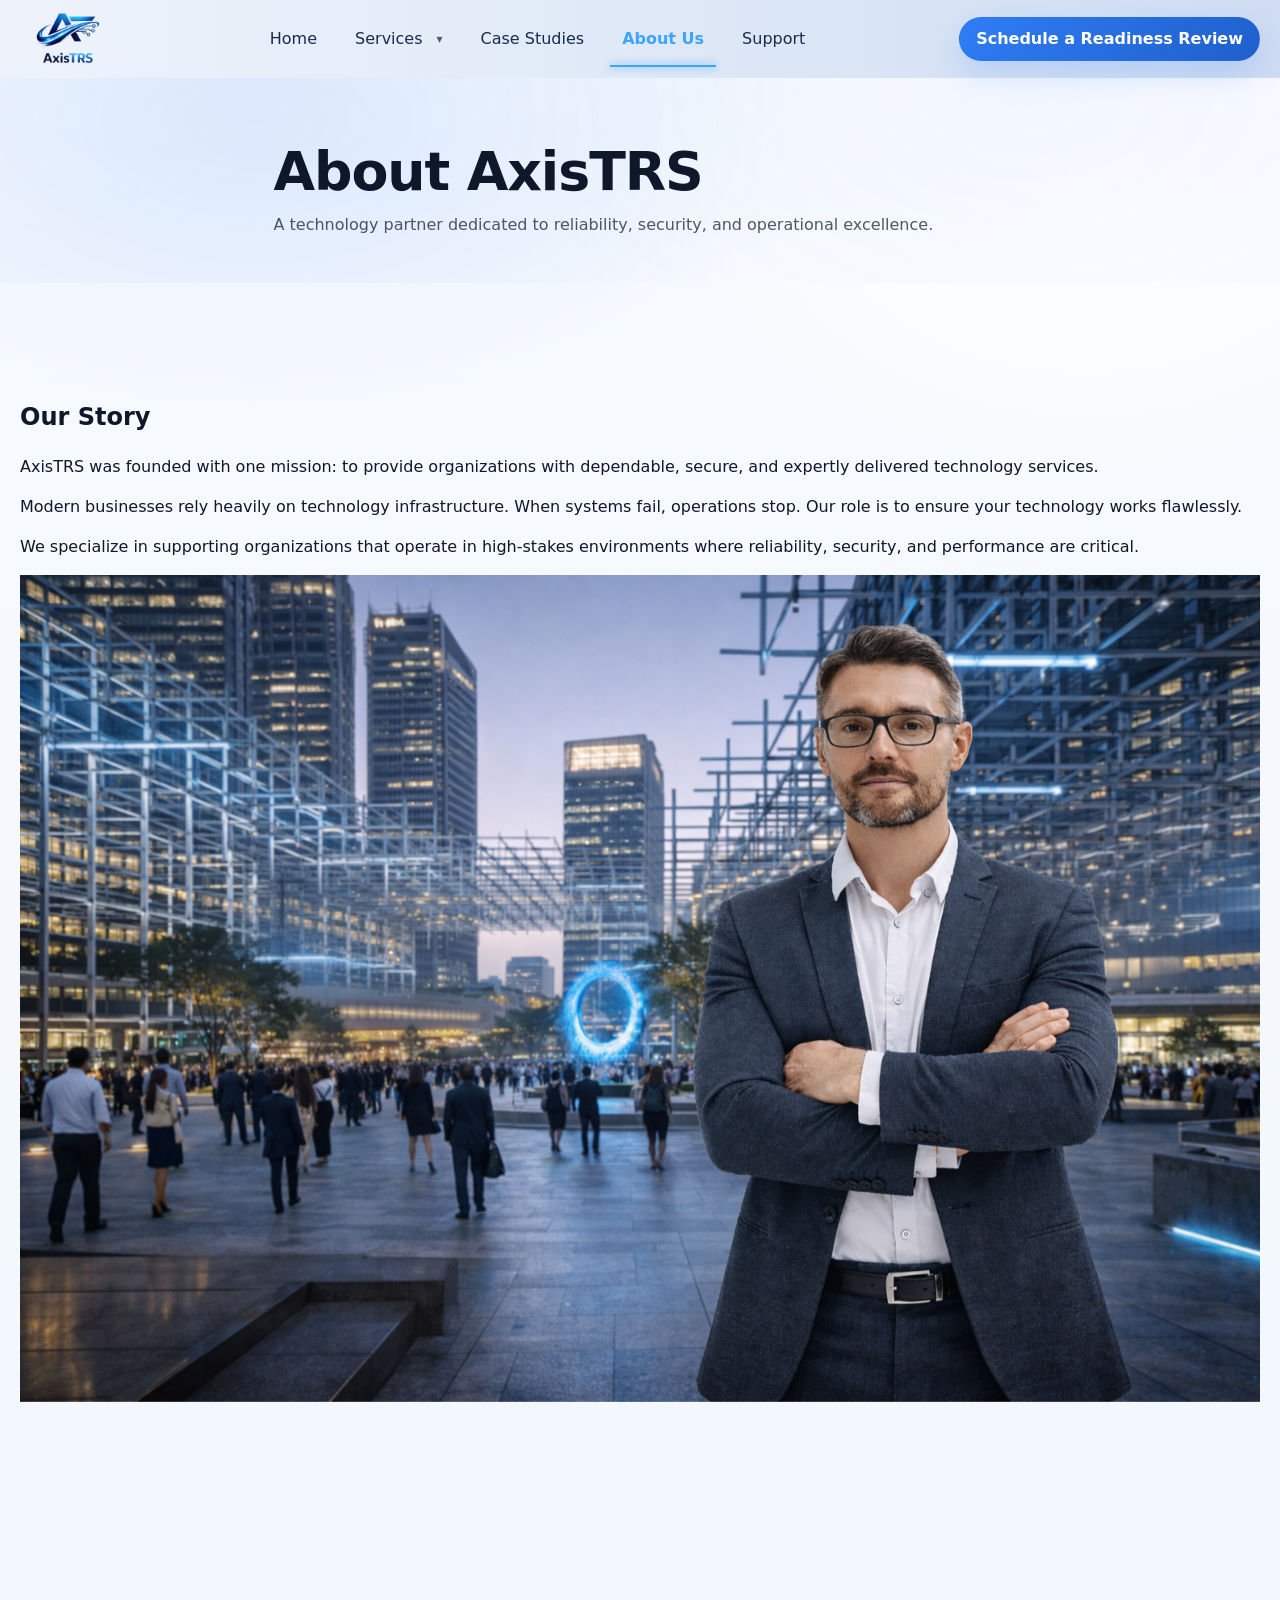
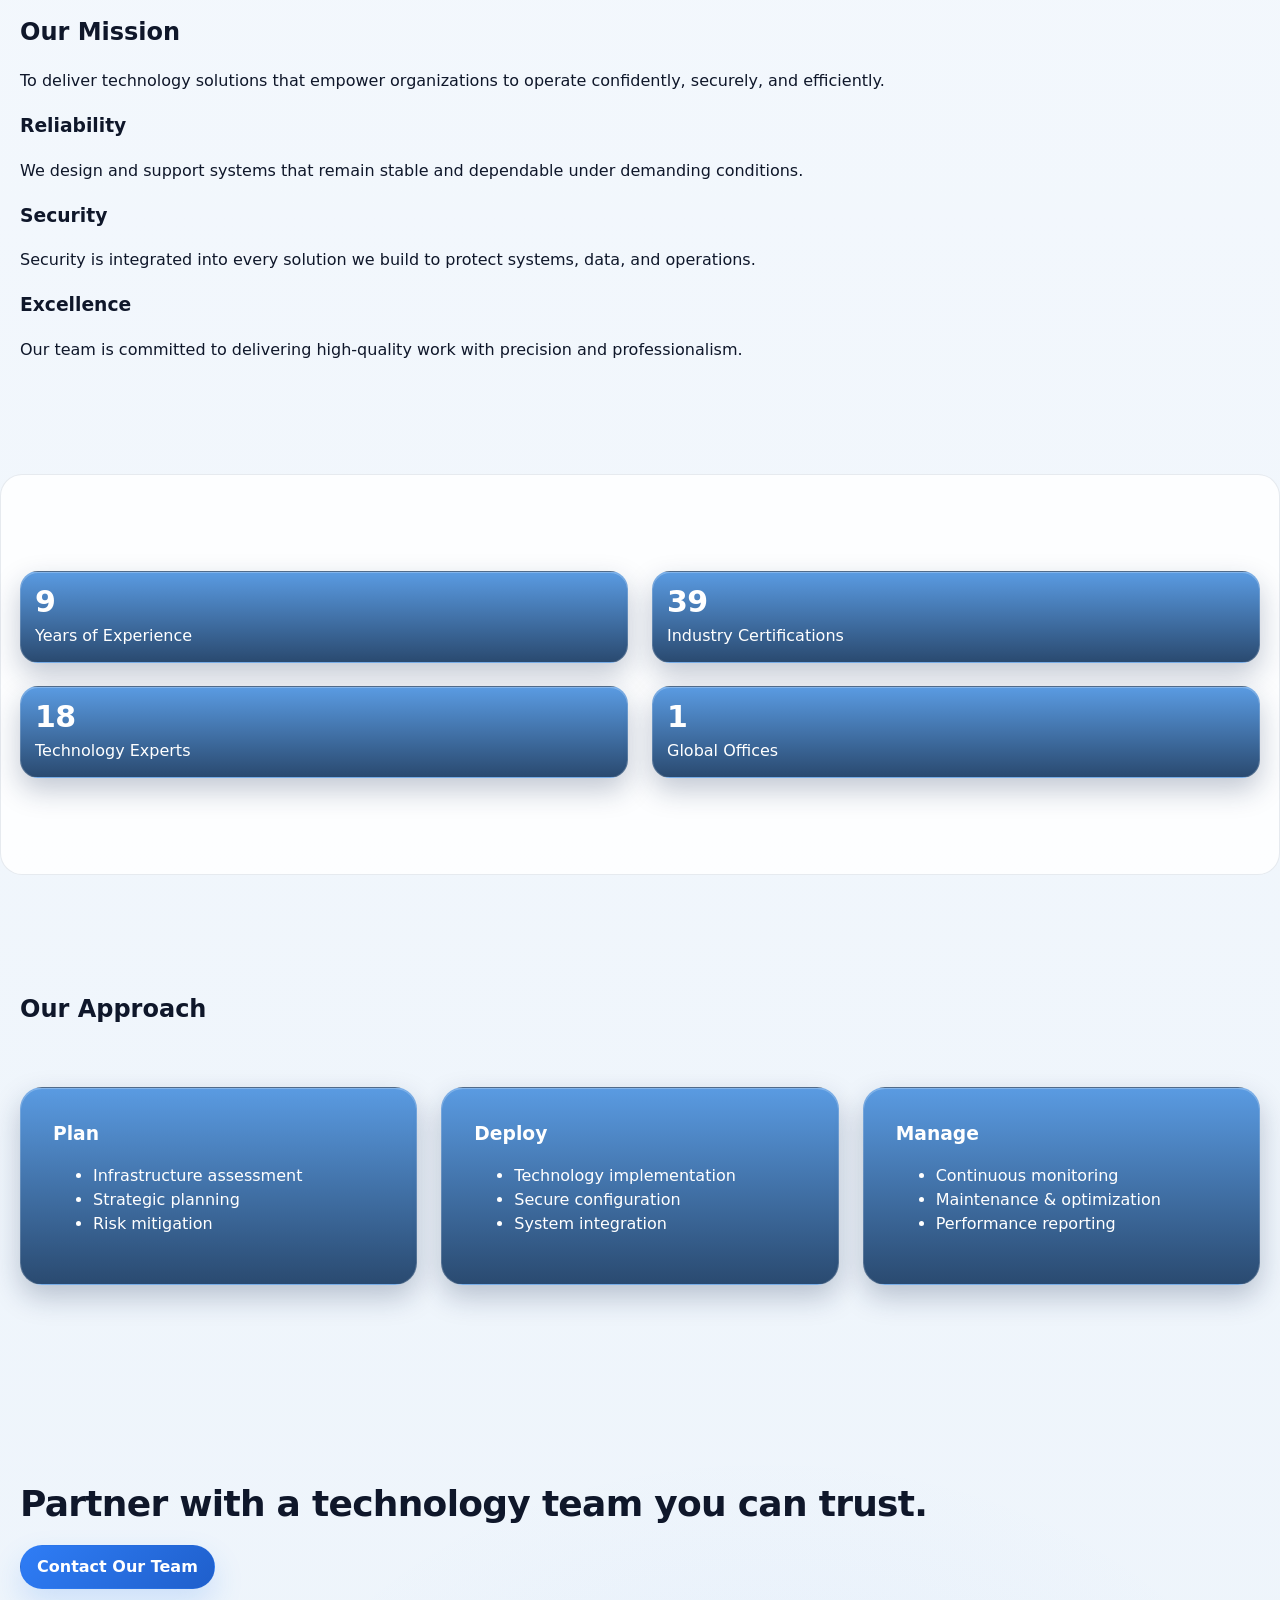
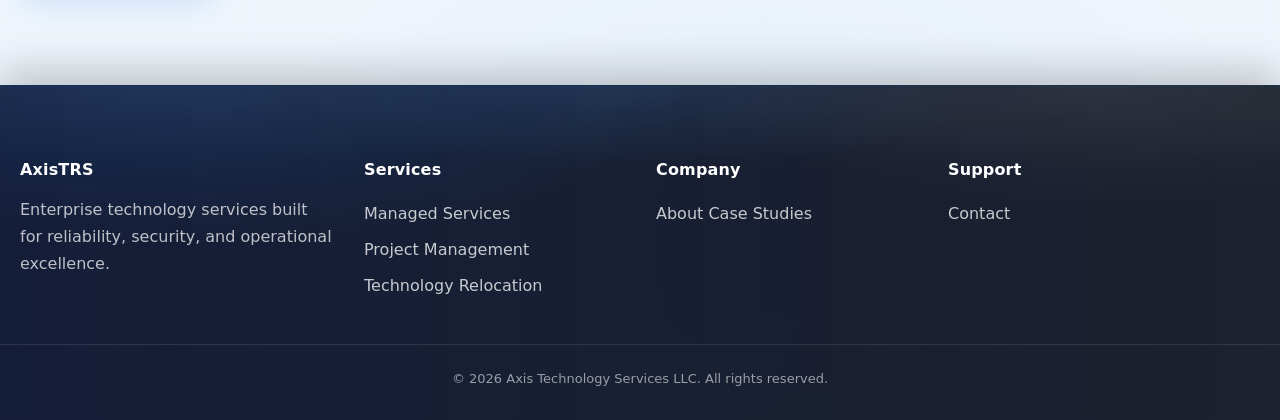
==== commit 05a0102f: "Add files via upload" ====
--- a/about.html
+++ b/about.html
@@ -23,7 +23,7 @@
       <div class="container header__inner">
         <!-- Left: logo -->
         <a class="header__brand" href="index.html" aria-label="AxisTRS Home">
-          <img class="header__logo" src="assets/logo.png" alt="AxisTRS" />
+  <img class="header__logo" src="assets/axistrs-logo.png" alt="AxisTRS" />
         </a>
 
         <!-- Center nav -->
@@ -38,25 +38,25 @@
 
               <div class="dropdown__menu" role="menu" aria-label="Services menu">
                 <a class="dropdown__item" href="services.html#managed">
-                  <strong>Managed Services</strong><span>MSP / MSSP coverage</span>
+                  <strong>Managed Services</strong><span></span>
                 </a>
                 <a class="dropdown__item" href="services.html#project">
-                  <strong>Project Management</strong><span>Disciplined delivery</span>
+                  <strong>Project Management</strong><span></span>
                 </a>
                 <a class="dropdown__item" href="services.html#transport">
-                  <strong>Infrastructure Transport</strong><span>Secure logistics</span>
+                  <strong>Infrastructure Transport</strong><span></span>
                 </a>
                 <a class="dropdown__item" href="services.html#relocation">
-                  <strong>Technology Relocation</strong><span>Moves + cutovers</span>
+                  <strong>Technology Relocation</strong><span></span>
                 </a>
                 <a class="dropdown__item" href="services.html#tech">
-                  <strong>Technology Services</strong><span>Endpoint + network</span>
+                  <strong>Technology Services</strong><span></span>
                 </a>
               </div>
             </li>
 
             <li><a class="nav__link" href="case-studies.html">Case Studies</a></li>
-            <li><a class="nav__link" href="about.html">About Us</a></li>
+            <li><a class="nav__link active" href="about.html">About Us</a></li>
             <li><a class="nav__link" href="support.html">Support</a></li>
           </ul>
         </nav>
@@ -419,8 +419,7 @@
 
 <div class="footer-bottom">
 
-© 2026 AxisTRS
-
+© 2026 Axis Technology Services LLC. All rights reserved.
 </div>
 
 </footer>
@@ -429,5 +428,4 @@
 <script src="js/main.js"></script>
 
 </body>
-
-</html>
+</html>
--- a/css/styles.css
+++ b/css/styles.css
@@ -279,11 +279,13 @@
   height: var(--header-h);
 }
 
-.header__bar{
-  background: linear-gradient(90deg, rgba(11,20,48,.96), rgba(10,15,28,.92));
-  backdrop-filter: blur(14px);
-  border-bottom: 1px solid rgba(30,144,255,.16);
-  transition: box-shadow var(--dur) var(--ease);
+.header{
+  background: linear-gradient(
+    90deg,
+    #eef3fb 0%,
+    #dfe9f7 50%,
+    #cfdcf2 100%
+  );
 }
 .header__bar.is-scrolled{
   box-shadow: 0 12px 28px rgba(0,0,0,.38);
@@ -305,47 +307,61 @@
   min-height:90px;
 }
 
-.header__logo,
-.logo img{
-  height: 190px;
-  width: auto;
-  filter: drop-shadow(0 6px 18px rgba(30,144,255,.22));
+.header__logo{
+  height:96px;
+  width:auto;
 }
 
 /* Desktop nav */
-.nav{ display:none; }
+.nav{
+  display:none;
+}
+
 .nav__list{
   list-style:none;
   margin:0;
   padding:0;
   display:flex;
   align-items:center;
-  gap: 14px;
-}
-
+  gap:14px;
+}
+
+/* Navigation links */
 .nav__link,
 .nav a{
   display:inline-flex;
   align-items:center;
   justify-content:center;
   min-height:44px;
-  padding: 0 10px;
-  border-radius: var(--pill);
-  color: #ffffff;
-  transition: background var(--dur) var(--ease), color var(--dur) var(--ease);
-}
+  padding:0 12px;
+  border-radius:var(--pill);
+  color:#1a2b4c;
+  font-weight:500;
+  transition: background var(--dur) var(--ease),
+              color var(--dur) var(--ease),
+              box-shadow var(--dur) var(--ease);
+}
+
+/* Hover state */
 .nav__link:hover,
 .nav a:hover{
-  background: rgba(47,125,246,.08);
-  color: var(--brand-blue);
-}
+  background:rgba(47,125,246,.08);
+  color:#2f7df6;
+}
+
+/* Active page */
 .nav__link[aria-current="page"],
 .nav a[aria-current="page"]{
-  background: rgba(47,125,246,.08);
-  border: 1px solid rgba(47,125,246,.12);
-  color: var(--text);
-}
-
+  background:rgba(47,125,246,.12);
+  border:1px solid rgba(47,125,246,.18);
+  color:#2f7df6;
+}
+
+/* Dropdown arrow */
+.dropdown__chev{
+  margin-left:6px;
+  font-size:.75rem;
+}
 /* Right side */
 .header__right{
   display:flex;
@@ -1244,63 +1260,186 @@
 /* -----------------------------
    18) Footer
 ------------------------------ */
+/* ===============================
+   AXISTRS PREMIUM FOOTER
+   Matches dark header styling
+================================ */
+
 .footer{
+  position: relative;
   padding: var(--s10) 0 var(--s7);
-  border-top: 1px solid rgba(31,63,104,.10);
-  background: rgba(255,255,255,.72);
-}
+  background:
+    radial-gradient(900px 280px at 15% 0%, rgba(30,144,255,.14), transparent 55%),
+    radial-gradient(700px 220px at 85% 0%, rgba(255,255,255,.05), transparent 55%),
+    linear-gradient(90deg, rgba(11,20,48,.96), rgba(10,15,28,.92));
+  border-top: 1px solid rgba(30,144,255,.16);
+  color: rgba(255,255,255,.84);
+  box-shadow: 0 -12px 40px rgba(0,0,0,.22);
+  overflow: hidden;
+}
+
+.footer::before{
+  content: "";
+  position: absolute;
+  inset: 0;
+  pointer-events: none;
+  background:
+    linear-gradient(180deg, rgba(255,255,255,.03), rgba(255,255,255,0) 22%),
+    radial-gradient(500px 120px at 50% 0%, rgba(30,144,255,.10), transparent 70%);
+}
+
 .footer__grid,
 .footer-grid{
-  display:grid;
+  position: relative;
+  z-index: 1;
+  display: grid;
   grid-template-columns: 1fr;
-  gap: var(--s7);
-}
-.footer__title{
-  font-weight: 900;
-  margin: 0 0 10px;
-  color: var(--text);
-}
+  gap: var(--s8);
+}
+
+.footer__title,
+.footer-grid h4{
+  margin: 0 0 14px;
+  font-size: 16px;
+  font-weight: 800;
+  letter-spacing: .01em;
+  color: #ffffff;
+}
+
+.footer p,
+.footer-grid p{
+  margin: 0;
+  color: rgba(255,255,255,.72);
+  line-height: 1.7;
+  max-width: 340px;
+}
+
 .footer__list{
-  list-style:none;
-  margin:0;
-  padding:0;
-  display:flex;
-  flex-direction:column;
+  list-style: none;
+  margin: 0;
+  padding: 0;
+  display: flex;
+  flex-direction: column;
   gap: 10px;
 }
-.footer__list a{
-  min-height:44px;
-  display:inline-flex;
-  align-items:center;
-  color: rgba(15,23,42,.72);
-}
-.footer__list a:hover{ color: rgba(15,23,42,.96); }
-
-.footer-grid h4{
-  margin:0 0 10px;
-  font-weight: 900;
-  color: var(--text);
-}
+
+.footer__list a,
 .footer-grid a{
-  display:inline-flex;
-  align-items:center;
-  min-height:44px;
-  color: rgba(15,23,42,.72);
-}
-.footer-grid a:hover{ color: rgba(15,23,42,.96); }
-
-.form{
-  display:flex;
-  gap: 10px;
-  flex-wrap:wrap;
-}
+  display: inline-flex;
+  align-items: center;
+  min-height: 36px;
+  color: rgba(255,255,255,.76);
+  text-decoration: none;
+  transition:
+    color 180ms var(--ease),
+    transform 180ms var(--ease),
+    opacity 180ms var(--ease);
+}
+
+.footer__list a:hover,
+.footer-grid a:hover{
+  color: #ffffff;
+  transform: translateX(3px);
+}
+
+.footer .form{
+  display: flex;
+  flex-direction: column;
+  gap: 12px;
+  max-width: 370px;
+}
+
+.footer .input,
+.footer input,
+.footer textarea,
+.footer select{
+  width: 100%;
+  min-height: 52px;
+  padding: 0 16px;
+  border-radius: 16px;
+  border: 1px solid rgba(255,255,255,.12);
+  background: rgba(255,255,255,.08);
+  color: #ffffff;
+  backdrop-filter: blur(10px);
+  -webkit-backdrop-filter: blur(10px);
+}
+
+.footer .input::placeholder,
+.footer input::placeholder,
+.footer textarea::placeholder{
+  color: rgba(255,255,255,.52);
+}
+
+.footer .input:focus,
+.footer input:focus,
+.footer textarea:focus,
+.footer select:focus{
+  outline: none;
+  border-color: rgba(30,144,255,.45);
+  box-shadow: 0 0 0 4px rgba(30,144,255,.12);
+}
+
+.footer .btn,
+.footer .btn--primary,
+.footer .btn-primary{
+  align-self: flex-start;
+  min-height: 52px;
+  padding: 0 22px;
+  border-radius: 999px;
+  border: 1px solid rgba(255,255,255,.14);
+  background: linear-gradient(135deg, #2f7df6, #1f5fcb);
+  color: #ffffff;
+  font-weight: 800;
+  box-shadow:
+    0 12px 26px rgba(30,144,255,.22),
+    inset 0 1px 0 rgba(255,255,255,.18);
+}
+
+.footer .btn:hover,
+.footer .btn--primary:hover,
+.footer .btn-primary:hover{
+  transform: translateY(-1px);
+  box-shadow:
+    0 18px 34px rgba(30,144,255,.28),
+    inset 0 1px 0 rgba(255,255,255,.22);
+}
+
 .footer__bottom,
 .footer-bottom{
+  position: relative;
+  z-index: 1;
   margin-top: var(--s8);
   padding-top: var(--s6);
-  border-top: 1px solid rgba(31,63,104,.10);
-  color: rgba(15,23,42,.56);
+  border-top: 1px solid rgba(255,255,255,.10);
+  color: rgba(255,255,255,.56);
   font-size: 13px;
+  display: flex;
+  flex-wrap: wrap;
+  justify-content: center;
+  gap: 10px;
+}
+
+/* Optional premium contact line style */
+.footer .contact-link{
+  display: inline-flex;
+  align-items: center;
+  gap: 8px;
+  margin-top: 14px;
+  font-weight: 600;
+  color: rgba(255,255,255,.82);
+}
+
+.footer .contact-link:hover{
+  color: #ffffff;
+}
+
+/* Responsive */
+@media (min-width: 768px){
+  .footer__grid,
+  .footer-grid{
+    grid-template-columns: 1.2fr 1fr 1fr 1.2fr;
+    gap: var(--s7);
+  }
 }
 
 /* -----------------------------
@@ -1612,4 +1751,19 @@
   .hero__panel::before{
     animation: none !important;
   }
+}.nav__link.active {
+  color: #3da5ff;
+  font-weight: 600;
+  position: relative;
+}
+
+.nav__link.active::after {
+  content: "";
+  position: absolute;
+  left: 0;
+  bottom: -6px;
+  width: 100%;
+  height: 2px;
+  background: #3da5ff;
+  box-shadow: 0 0 8px #3da5ff;
 }
